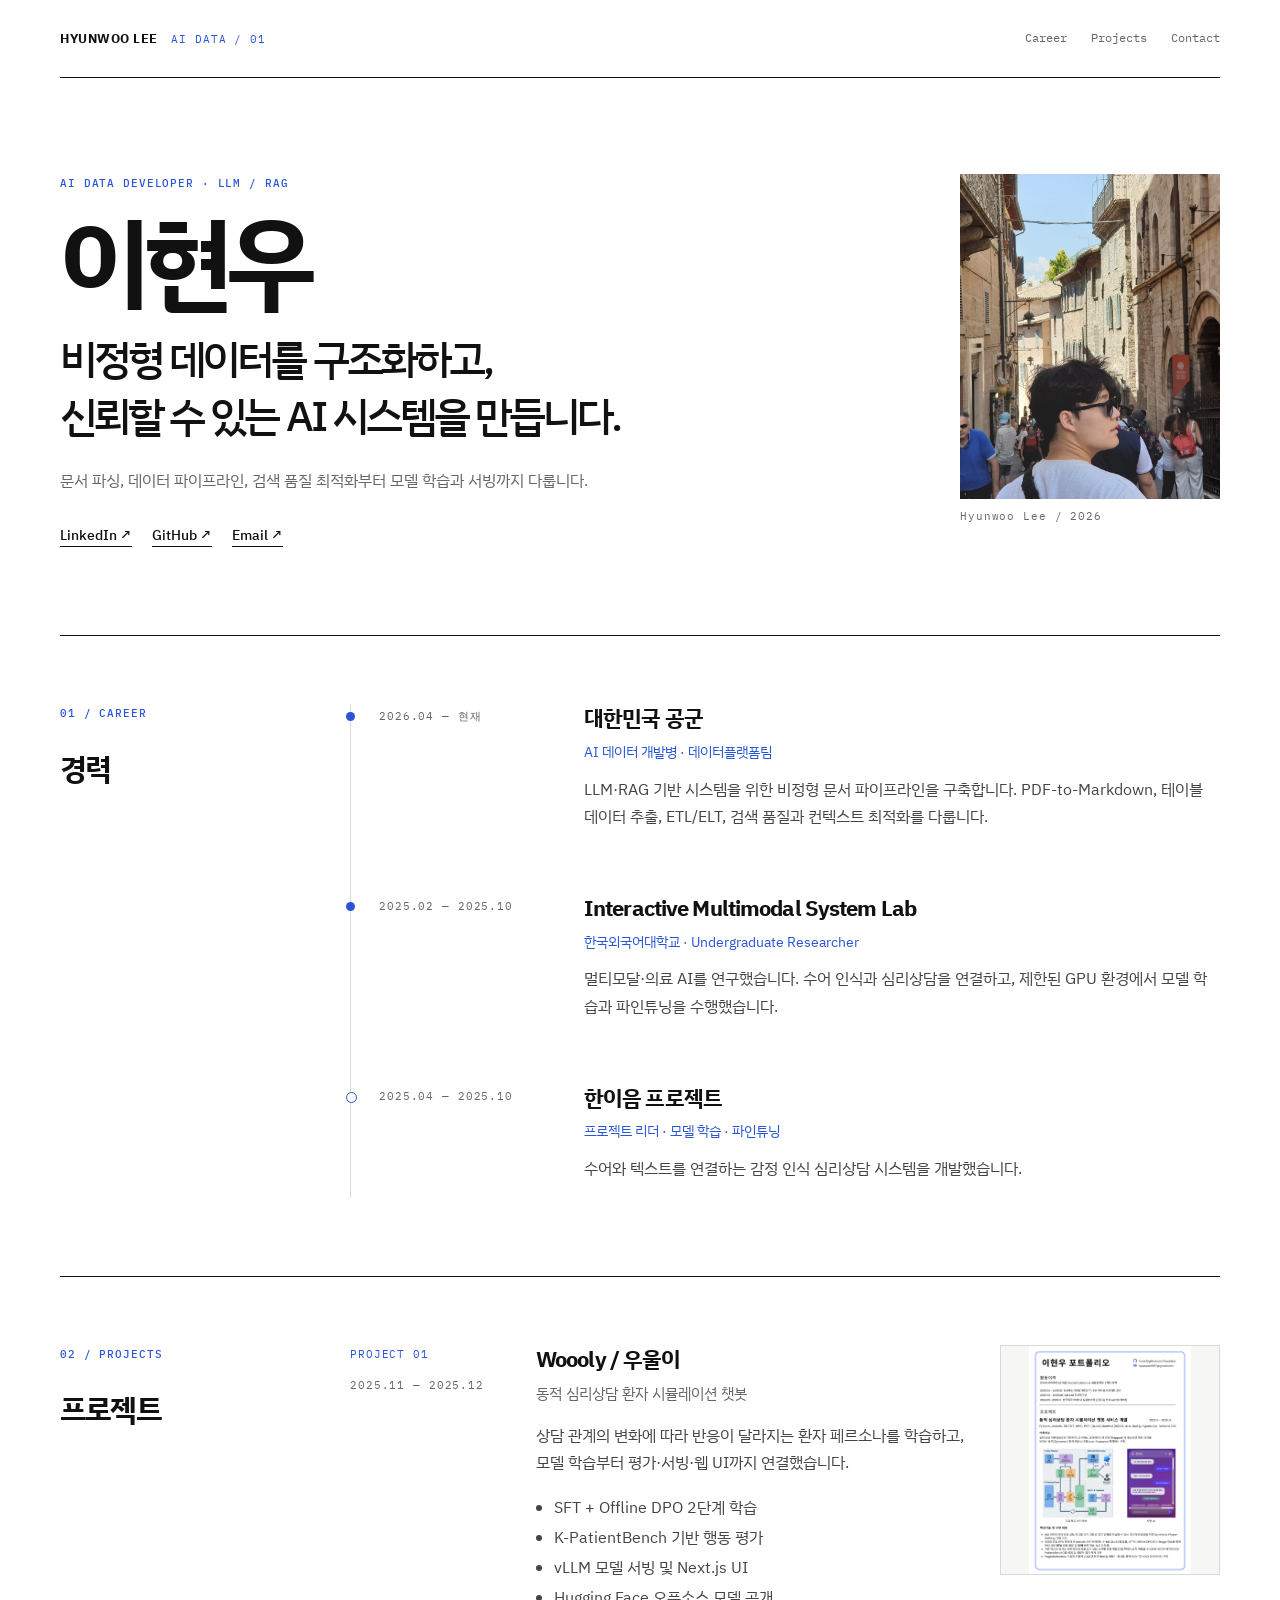
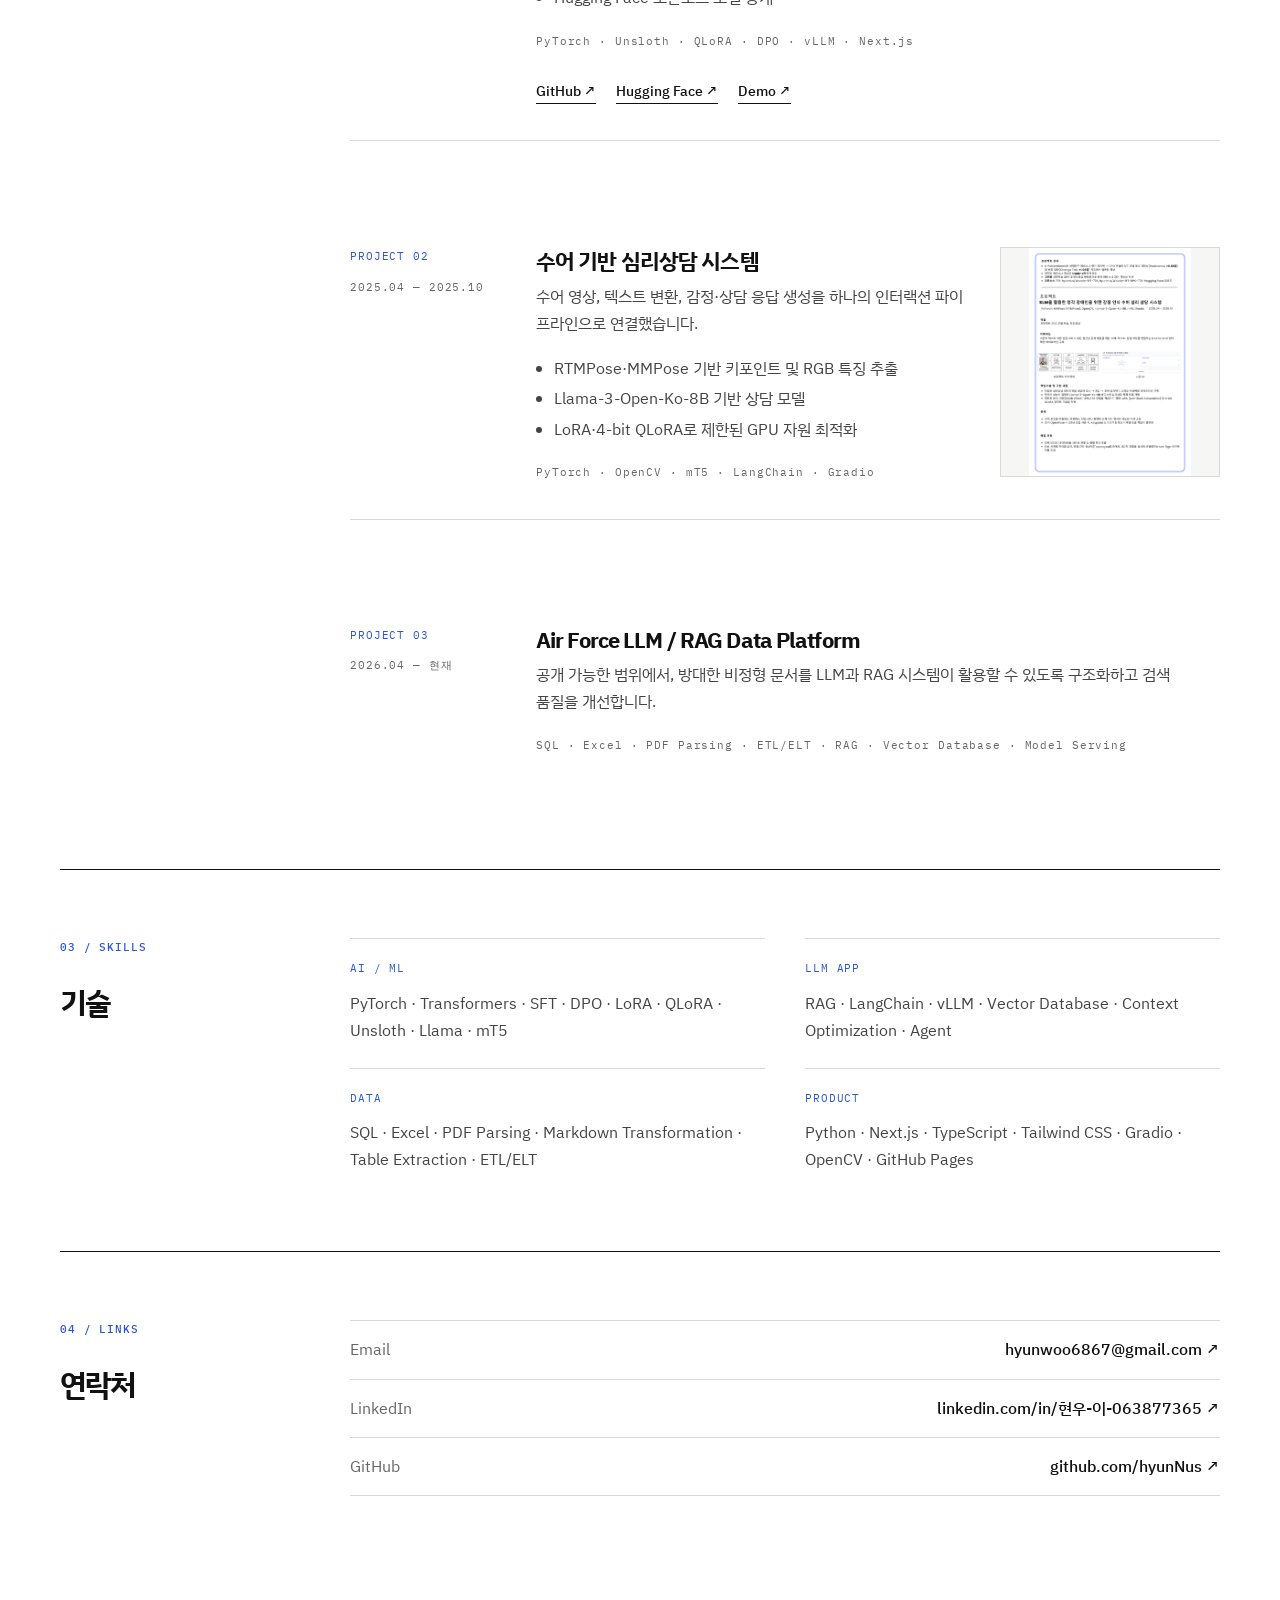
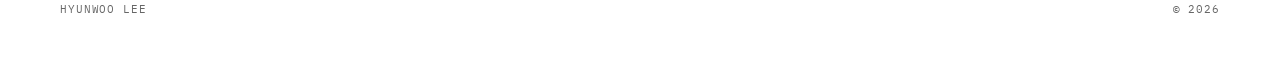
==== index.html @ b8f0e20b "Build minimal AI data developer portfolio" ====
<!doctype html>
<html lang="ko">
  <head>
    <meta charset="UTF-8" />
    <meta name="viewport" content="width=device-width, initial-scale=1.0" />
    <meta name="description" content="이현우 — AI 데이터 개발자 포트폴리오" />
    <meta property="og:title" content="이현우 — AI Data Developer" />
    <meta property="og:description" content="LLM/RAG 시스템을 위한 데이터 파이프라인과 AI 애플리케이션을 만듭니다." />
    <meta property="og:type" content="website" />
    <title>이현우 — AI Data Developer</title>
    <link rel="stylesheet" href="./styles.css" />
  </head>
  <body>
    <header class="site-header">
      <a class="wordmark" href="#top" aria-label="홈으로 이동">HYUNWOO LEE <span>AI DATA / 01</span></a>
      <nav aria-label="주요 메뉴">
        <a href="#career">Career</a>
        <a href="#projects">Projects</a>
        <a href="#contact">Contact</a>
      </nav>
    </header>

    <main id="top">
      <section class="hero section-rule" aria-labelledby="intro-title">
        <div class="hero-copy">
          <p class="eyebrow">AI DATA DEVELOPER · LLM / RAG</p>
          <h1 id="intro-title">이현우</h1>
          <p class="lede">비정형 데이터를 구조화하고,<br />신뢰할 수 있는 AI 시스템을 만듭니다.</p>
          <p class="intro">문서 파싱, 데이터 파이프라인, 검색 품질 최적화부터 모델 학습과 서빙까지 다룹니다.</p>
          <div class="link-row" aria-label="외부 링크">
            <a class="text-link" href="https://www.linkedin.com/in/%ED%98%84%EC%9A%B0-%EC%9D%B4-063877365" target="_blank" rel="noreferrer">LinkedIn ↗</a>
            <a class="text-link" href="https://github.com/hyunNus" target="_blank" rel="noreferrer">GitHub ↗</a>
            <a class="text-link" href="mailto:hyunwoo6867@gmail.com">Email ↗</a>
          </div>
        </div>
        <figure class="profile-frame">
          <img src="./assets/profile.jpeg" alt="이현우 프로필 사진" />
          <figcaption>Hyunwoo Lee / 2026</figcaption>
        </figure>
      </section>

      <section class="section-rule section" id="career" aria-labelledby="career-title">
        <div class="section-heading">
          <p class="eyebrow">01 / CAREER</p>
          <h2 id="career-title">경력</h2>
        </div>
        <div class="timeline">
          <article class="timeline-item">
            <p class="date">2026.04 — 현재</p>
            <div>
              <h3>대한민국 공군</h3>
              <p class="role">AI 데이터 개발병 · 데이터플랫폼팀</p>
              <p>LLM·RAG 기반 시스템을 위한 비정형 문서 파이프라인을 구축합니다. PDF-to-Markdown, 테이블 데이터 추출, ETL/ELT, 검색 품질과 컨텍스트 최적화를 다룹니다.</p>
            </div>
          </article>
          <article class="timeline-item">
            <p class="date">2025.02 — 2025.10</p>
            <div>
              <h3>Interactive Multimodal System Lab</h3>
              <p class="role">한국외국어대학교 · Undergraduate Researcher</p>
              <p>멀티모달·의료 AI를 연구했습니다. 수어 인식과 심리상담을 연결하고, 제한된 GPU 환경에서 모델 학습과 파인튜닝을 수행했습니다.</p>
            </div>
          </article>
          <article class="timeline-item secondary">
            <p class="date">2025.04 — 2025.10</p>
            <div>
              <h3>한이음 프로젝트</h3>
              <p class="role">프로젝트 리더 · 모델 학습 · 파인튜닝</p>
              <p>수어와 텍스트를 연결하는 감정 인식 심리상담 시스템을 개발했습니다.</p>
            </div>
          </article>
        </div>
      </section>

      <section class="section-rule section" id="projects" aria-labelledby="projects-title">
        <div class="section-heading">
          <p class="eyebrow">02 / PROJECTS</p>
          <h2 id="projects-title">프로젝트</h2>
        </div>

        <article class="project project-featured">
          <div class="project-meta">
            <p class="project-index">PROJECT 01</p>
            <p class="date">2025.11 — 2025.12</p>
          </div>
          <div class="project-body">
            <h3>Woooly / 우울이</h3>
            <p class="project-title">동적 심리상담 환자 시뮬레이션 챗봇</p>
            <p>상담 관계의 변화에 따라 반응이 달라지는 환자 페르소나를 학습하고, 모델 학습부터 평가·서빙·웹 UI까지 연결했습니다.</p>
            <ul class="compact-list">
              <li>SFT + Offline DPO 2단계 학습</li>
              <li>K-PatientBench 기반 행동 평가</li>
              <li>vLLM 모델 서빙 및 Next.js UI</li>
              <li>Hugging Face 오픈소스 모델 공개</li>
            </ul>
            <p class="tags">PyTorch · Unsloth · QLoRA · DPO · vLLM · Next.js</p>
            <div class="link-row">
              <a class="text-link" href="https://github.com/hyunNus/Woooly" target="_blank" rel="noreferrer">GitHub ↗</a>
              <a class="text-link" href="https://huggingface.co/hyunNus/Woooly-SFT-DPO-70B" target="_blank" rel="noreferrer">Hugging Face ↗</a>
              <a class="text-link" href="https://youtu.be/SM93h0spbR4" target="_blank" rel="noreferrer">Demo ↗</a>
            </div>
          </div>
          <img class="project-image" src="./assets/woooly-overview.png" alt="Woooly 프로젝트 아키텍처와 상담 UI" loading="lazy" />
        </article>

        <article class="project">
          <div class="project-meta">
            <p class="project-index">PROJECT 02</p>
            <p class="date">2025.04 — 2025.10</p>
          </div>
          <div class="project-body">
            <h3>수어 기반 심리상담 시스템</h3>
            <p>수어 영상, 텍스트 변환, 감정·상담 응답 생성을 하나의 인터랙션 파이프라인으로 연결했습니다.</p>
            <ul class="compact-list">
              <li>RTMPose·MMPose 기반 키포인트 및 RGB 특징 추출</li>
              <li>Llama-3-Open-Ko-8B 기반 상담 모델</li>
              <li>LoRA·4-bit QLoRA로 제한된 GPU 자원 최적화</li>
            </ul>
            <p class="tags">PyTorch · OpenCV · mT5 · LangChain · Gradio</p>
          </div>
          <img class="project-image" src="./assets/sign-language-overview.png" alt="수어 기반 심리상담 시스템 아키텍처와 시연 화면" loading="lazy" />
        </article>

        <article class="project project-simple">
          <div class="project-meta">
            <p class="project-index">PROJECT 03</p>
            <p class="date">2026.04 — 현재</p>
          </div>
          <div class="project-body">
            <h3>Air Force LLM / RAG Data Platform</h3>
            <p>공개 가능한 범위에서, 방대한 비정형 문서를 LLM과 RAG 시스템이 활용할 수 있도록 구조화하고 검색 품질을 개선합니다.</p>
            <p class="tags">SQL · Excel · PDF Parsing · ETL/ELT · RAG · Vector Database · Model Serving</p>
          </div>
        </article>
      </section>

      <section class="section-rule section skills-section" aria-labelledby="skills-title">
        <div class="section-heading">
          <p class="eyebrow">03 / SKILLS</p>
          <h2 id="skills-title">기술</h2>
        </div>
        <div class="skills-list">
          <div><span>AI / ML</span><p>PyTorch · Transformers · SFT · DPO · LoRA · QLoRA · Unsloth · Llama · mT5</p></div>
          <div><span>LLM APP</span><p>RAG · LangChain · vLLM · Vector Database · Context Optimization · Agent</p></div>
          <div><span>DATA</span><p>SQL · Excel · PDF Parsing · Markdown Transformation · Table Extraction · ETL/ELT</p></div>
          <div><span>PRODUCT</span><p>Python · Next.js · TypeScript · Tailwind CSS · Gradio · OpenCV · GitHub Pages</p></div>
        </div>
      </section>

      <section class="section-rule section contact-section" id="contact" aria-labelledby="contact-title">
        <div class="section-heading">
          <p class="eyebrow">04 / LINKS</p>
          <h2 id="contact-title">연락처</h2>
        </div>
        <div class="contact-list">
          <a href="mailto:hyunwoo6867@gmail.com"><span>Email</span><strong>hyunwoo6867@gmail.com ↗</strong></a>
          <a href="https://www.linkedin.com/in/%ED%98%84%EC%9A%B0-%EC%9D%B4-063877365" target="_blank" rel="noreferrer"><span>LinkedIn</span><strong>linkedin.com/in/현우-이-063877365 ↗</strong></a>
          <a href="https://github.com/hyunNus" target="_blank" rel="noreferrer"><span>GitHub</span><strong>github.com/hyunNus ↗</strong></a>
        </div>
      </section>
    </main>

    <footer class="site-footer">
      <span>HYUNWOO LEE</span>
      <span>© <span id="year"></span></span>
    </footer>
    <script src="./script.js"></script>
  </body>
</html>
---- styles.css ----
@import url('https://fonts.googleapis.com/css2?family=IBM+Plex+Mono:wght@400;500&family=IBM+Plex+Sans+KR:wght@400;500;600;700&display=swap');

:root {
  --ink: #111111;
  --muted: #666666;
  --line: #d9d9d9;
  --soft: #f6f6f4;
  --accent: #2855d9;
  --max: 1160px;
}

* { box-sizing: border-box; }
html { scroll-behavior: smooth; }
body {
  margin: 0;
  color: var(--ink);
  background: #fff;
  font-family: 'IBM Plex Sans KR', 'Noto Sans KR', Arial, sans-serif;
  font-size: 16px;
  line-height: 1.7;
  -webkit-font-smoothing: antialiased;
}
a { color: inherit; text-decoration: none; }
a:hover { color: var(--accent); }

.site-header,
.site-footer,
main { width: min(calc(100% - 48px), var(--max)); margin-inline: auto; }
.site-header {
  display: flex;
  align-items: center;
  justify-content: space-between;
  min-height: 78px;
  border-bottom: 1px solid var(--ink);
}
.wordmark { font-size: 13px; font-weight: 700; letter-spacing: .04em; }
.wordmark span,
.eyebrow,
.project-index,
.date,
figcaption,
.tags,
.skills-list span {
  font-family: 'IBM Plex Mono', monospace;
  font-size: 11px;
  letter-spacing: .08em;
}
.wordmark span { color: var(--accent); margin-left: 10px; font-weight: 400; }
nav { display: flex; gap: 24px; font-family: 'IBM Plex Mono', monospace; font-size: 12px; }
nav a { color: var(--muted); }
nav a:hover { color: var(--ink); }

.section-rule { border-top: 1px solid var(--ink); }
.hero { display: grid; grid-template-columns: minmax(0, 1fr) 260px; gap: 80px; padding: 96px 0 88px; border-top: 0; }
.eyebrow { margin: 0 0 20px; color: var(--accent); font-weight: 500; }
h1, h2, h3, p { margin-top: 0; }
h1 { margin-bottom: 20px; font-size: clamp(54px, 8vw, 104px); line-height: .95; letter-spacing: -.08em; font-weight: 700; }
h2 { margin: 0; font-size: 30px; letter-spacing: -.06em; }
h3 { margin-bottom: 7px; font-size: 22px; line-height: 1.3; letter-spacing: -.04em; }
.lede { margin-bottom: 24px; font-size: clamp(25px, 3.3vw, 42px); line-height: 1.35; letter-spacing: -.07em; font-weight: 500; }
.intro { max-width: 550px; color: var(--muted); }
.link-row { display: flex; flex-wrap: wrap; gap: 20px; margin-top: 28px; }
.text-link { display: inline-block; border-bottom: 1px solid currentColor; color: var(--ink); font-size: 14px; font-weight: 500; }
.text-link:hover { color: var(--accent); }
.profile-frame { margin: 0; }
.profile-frame img { display: block; width: 100%; aspect-ratio: 4 / 5; object-fit: cover; filter: grayscale(8%); }
figcaption { margin-top: 8px; color: var(--muted); }

.section { display: grid; grid-template-columns: 220px minmax(0, 1fr); gap: 70px; padding: 68px 0 78px; }
.section > .project, .section > .skills-list, .section > .contact-list { grid-column: 2; }
.section-heading h2 { margin-top: 4px; }
.timeline { border-left: 1px solid var(--line); }
.timeline-item { display: grid; grid-template-columns: 175px minmax(0, 1fr); gap: 30px; position: relative; padding: 0 0 48px 28px; }
.timeline-item:last-child { padding-bottom: 0; }
.timeline-item::before { content: ''; position: absolute; top: 8px; left: -5px; width: 9px; height: 9px; border-radius: 50%; background: var(--accent); }
.timeline-item.secondary::before { background: #fff; border: 1px solid var(--accent); }
.date { margin: 3px 0 0; color: var(--muted); white-space: nowrap; }
.role { margin-bottom: 12px; color: var(--accent); font-size: 14px; }
.timeline-item p:last-child,
.project-body > p:not(.project-title):not(.tags) { max-width: 650px; color: #444; }

.project { display: grid; grid-template-columns: 150px minmax(0, 1fr) 220px; gap: 36px; padding: 36px 0; border-bottom: 1px solid var(--line); }
.project:first-of-type { padding-top: 0; }
.project:last-child { border-bottom: 0; }
.project-meta, .project-body, .project-image { min-width: 0; }
.project-meta .date { margin-top: 12px; white-space: normal; }
.project-index { margin-bottom: 0; color: var(--accent); }
.project-title { margin-bottom: 15px; color: var(--muted); font-size: 15px; }
.compact-list { margin: 18px 0 20px; padding-left: 18px; color: #444; }
.compact-list li { margin: 3px 0; }
.tags { margin: 20px 0 0; color: var(--muted); line-height: 1.8; overflow-wrap: anywhere; }
.project-image { align-self: start; width: 100%; height: 230px; object-fit: contain; object-position: top; background: var(--soft); border: 1px solid var(--line); }
.project-featured .project-image { height: 230px; }
.project-simple { grid-template-columns: 150px minmax(0, 1fr); }

.skills-list { display: grid; grid-template-columns: 1fr 1fr; gap: 24px 40px; }
.skills-list div { border-top: 1px solid var(--line); padding-top: 14px; }
.skills-list span { color: var(--accent); }
.skills-list p { margin: 9px 0 0; color: #444; }
.contact-list { border-top: 1px solid var(--line); }
.contact-list a { display: flex; justify-content: space-between; gap: 20px; padding: 15px 0; border-bottom: 1px solid var(--line); }
.contact-list span { color: var(--muted); }
.contact-list strong { font-weight: 500; text-align: right; }
.site-footer { display: flex; justify-content: space-between; padding: 26px 0 40px; color: var(--muted); font-family: 'IBM Plex Mono', monospace; font-size: 11px; letter-spacing: .08em; }

@media (max-width: 760px) {
  .site-header, .site-footer, main { width: min(calc(100% - 32px), var(--max)); }
  .site-header { min-height: 66px; }
  .wordmark span { display: none; }
  nav { gap: 13px; font-size: 10px; }
  .hero { grid-template-columns: 1fr; gap: 34px; padding: 62px 0 58px; }
  .profile-frame { width: min(100%, 260px); }
  h1 { font-size: 68px; }
  .lede { font-size: 28px; }
  .section { grid-template-columns: 1fr; gap: 34px; padding: 50px 0 58px; }
  .section > .project, .section > .skills-list, .section > .contact-list { grid-column: 1; }
  h2 { font-size: 26px; }
  .timeline-item { grid-template-columns: 1fr; gap: 4px; padding-left: 22px; }
  .date { white-space: normal; }
  .project, .project-simple { grid-template-columns: 1fr; gap: 20px; }
  .project-meta .date { margin-top: 5px; }
  .project-image, .project-featured .project-image { grid-row: auto; height: auto; max-height: 260px; object-fit: contain; }
  .skills-list { grid-template-columns: 1fr; gap: 18px; }
  .contact-list a { display: block; }
  .contact-list strong { display: block; margin-top: 4px; text-align: left; overflow-wrap: anywhere; }
}

@media (prefers-reduced-motion: reduce) {
  html { scroll-behavior: auto; }
}
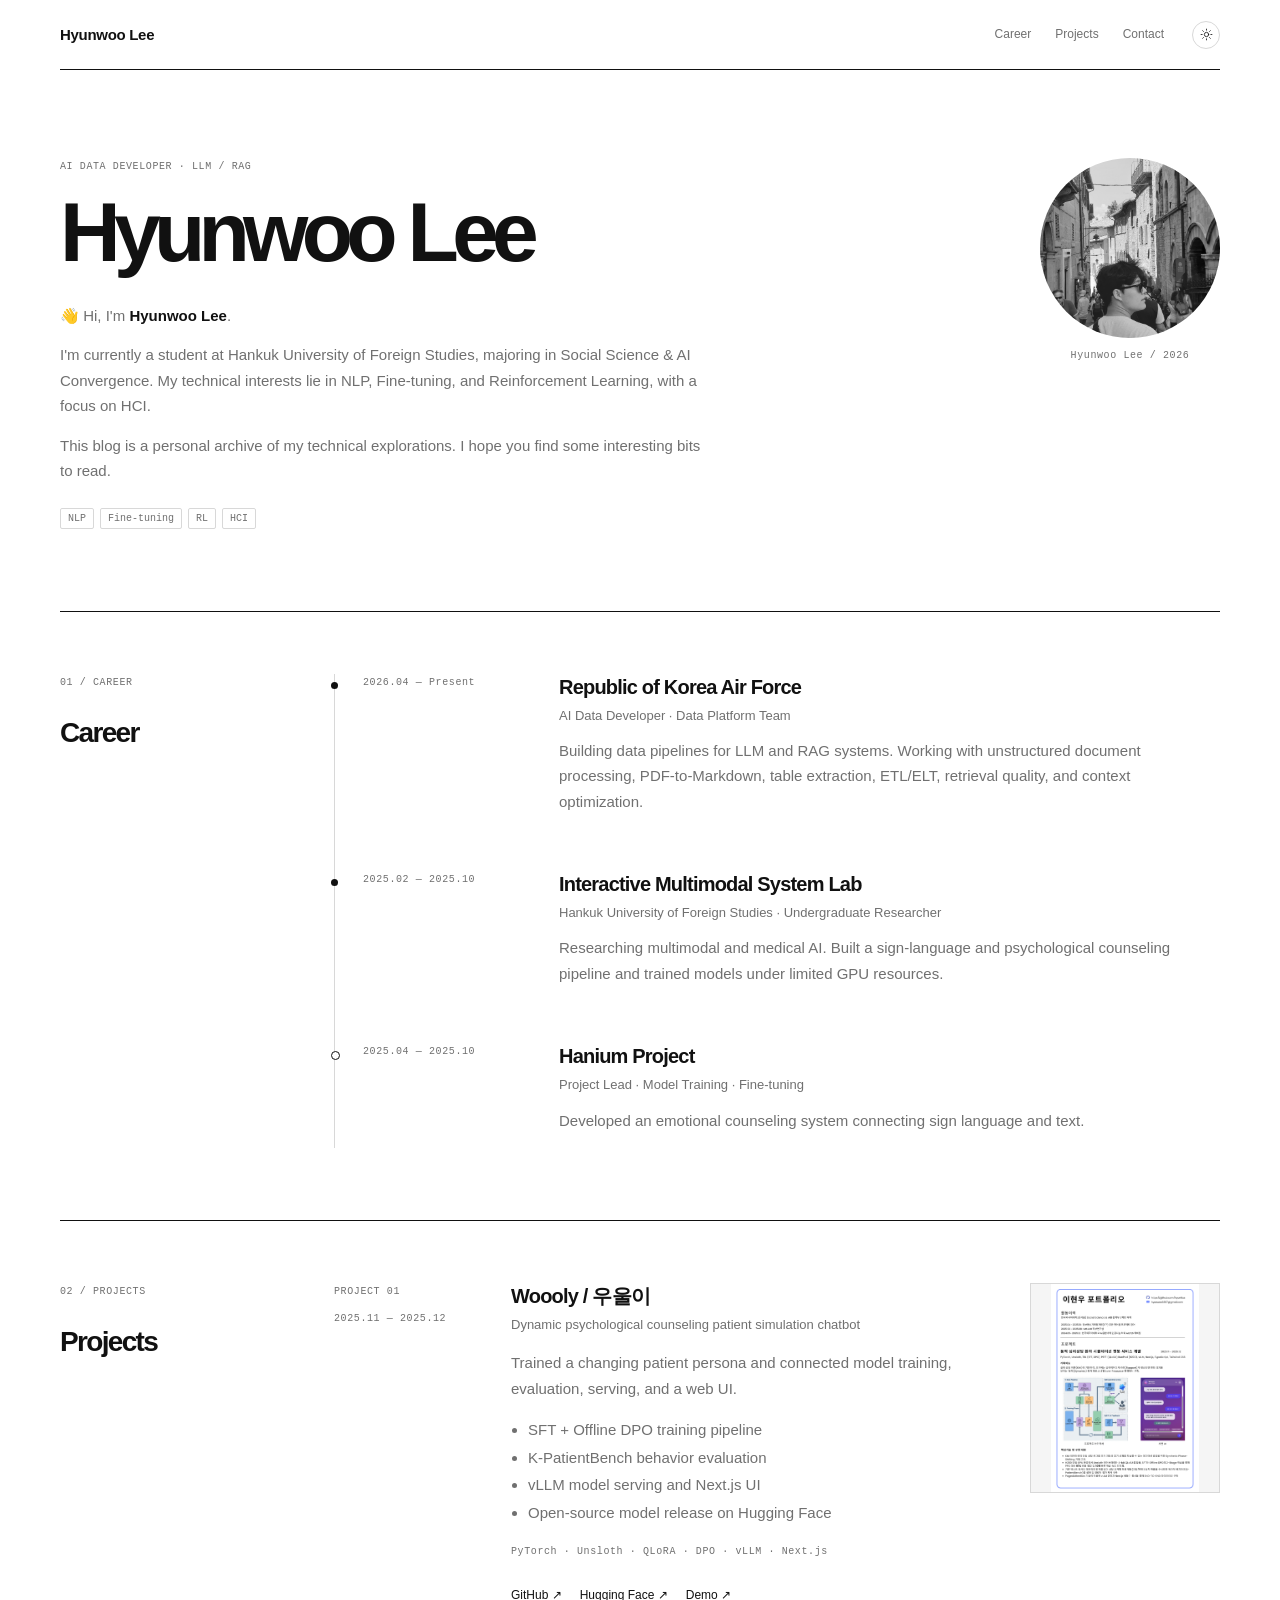
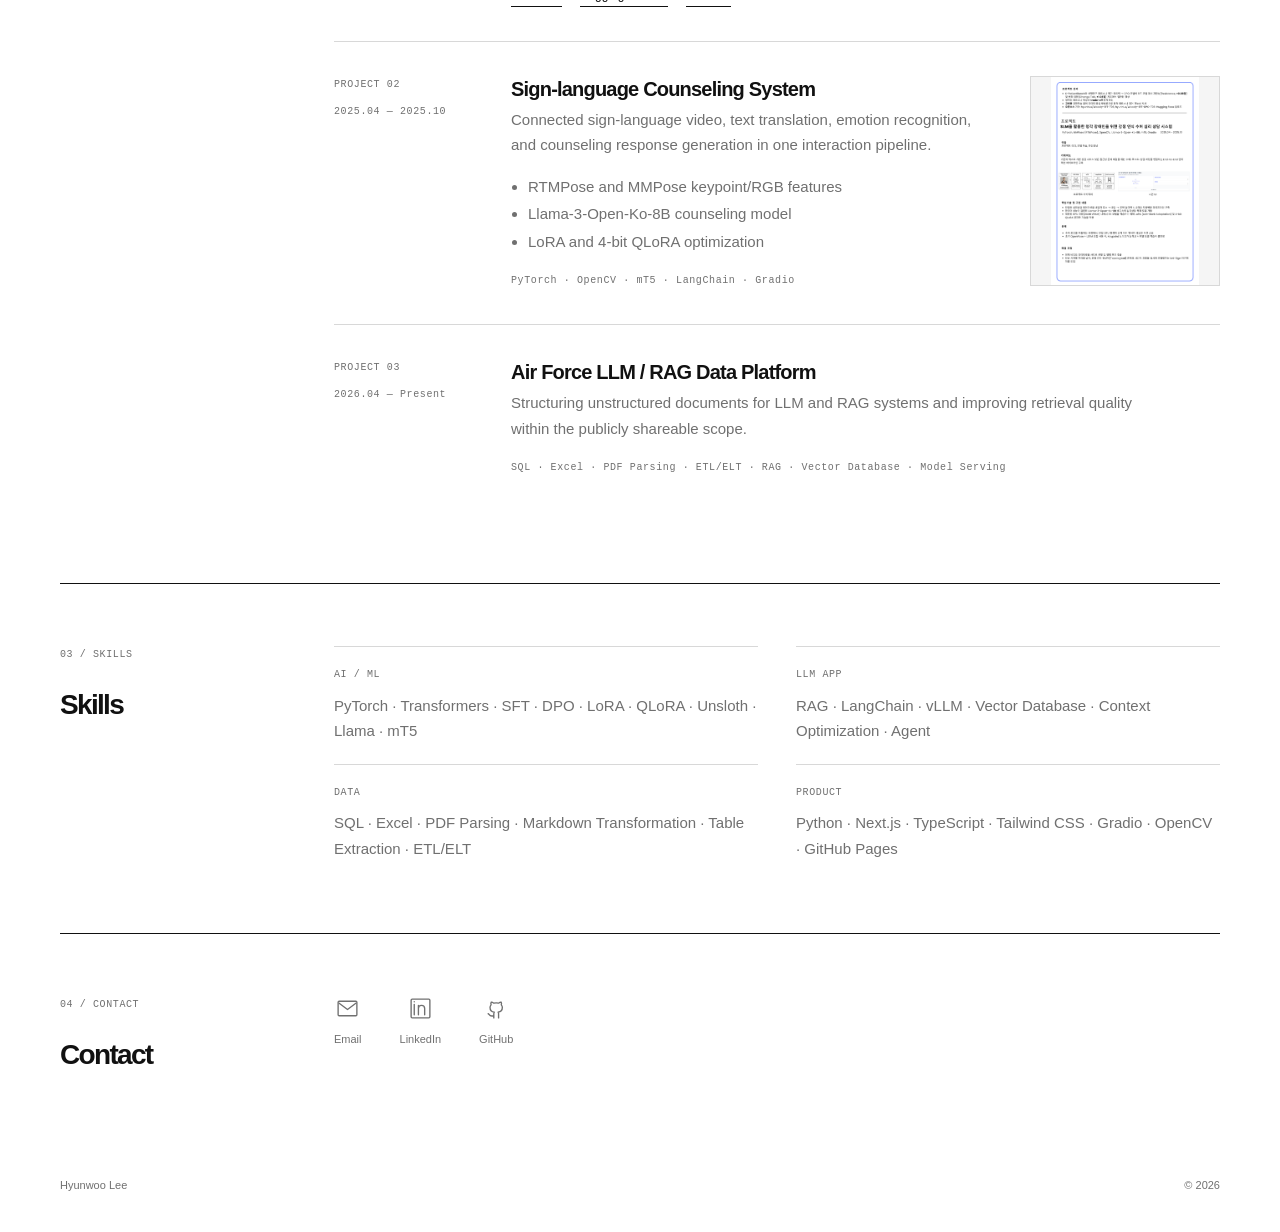
==== commit 0d957910: "Refine portfolio with minimal theme switcher" ====
--- a/index.html
+++ b/index.html
@@ -1,169 +1,103 @@
 <!doctype html>
-<html lang="ko">
+<html lang="en">
   <head>
     <meta charset="UTF-8" />
     <meta name="viewport" content="width=device-width, initial-scale=1.0" />
-    <meta name="description" content="이현우 — AI 데이터 개발자 포트폴리오" />
-    <meta property="og:title" content="이현우 — AI Data Developer" />
-    <meta property="og:description" content="LLM/RAG 시스템을 위한 데이터 파이프라인과 AI 애플리케이션을 만듭니다." />
+    <meta name="description" content="Hyunwoo Lee — AI Data Developer" />
+    <meta property="og:title" content="Hyunwoo Lee — AI Data Developer" />
+    <meta property="og:description" content="Personal archive and portfolio of Hyunwoo Lee." />
     <meta property="og:type" content="website" />
-    <title>이현우 — AI Data Developer</title>
+    <title>Hyunwoo Lee — AI Data Developer</title>
     <link rel="stylesheet" href="./styles.css" />
   </head>
   <body>
     <header class="site-header">
-      <a class="wordmark" href="#top" aria-label="홈으로 이동">HYUNWOO LEE <span>AI DATA / 01</span></a>
-      <nav aria-label="주요 메뉴">
+      <a class="wordmark" href="#top" aria-label="Home">Hyunwoo Lee</a>
+      <nav aria-label="Main navigation">
         <a href="#career">Career</a>
         <a href="#projects">Projects</a>
         <a href="#contact">Contact</a>
+        <button class="theme-toggle" id="theme-toggle" type="button" aria-label="Switch to dark mode" title="Switch theme">
+          <svg class="theme-icon sun-icon" viewBox="0 0 24 24" aria-hidden="true"><circle cx="12" cy="12" r="4"></circle><path d="M12 2v2M12 20v2M4.93 4.93l1.41 1.41M17.66 17.66l1.41 1.41M2 12h2M20 12h2M4.93 19.07l1.41-1.41M17.66 6.34l1.41-1.41"></path></svg>
+          <svg class="theme-icon moon-icon" viewBox="0 0 24 24" aria-hidden="true"><path d="M20.2 15.2A8.5 8.5 0 0 1 8.8 3.8 8.5 8.5 0 1 0 20.2 15.2Z"></path></svg>
+        </button>
       </nav>
     </header>
 
     <main id="top">
-      <section class="hero section-rule" aria-labelledby="intro-title">
-        <div class="hero-copy">
+      <section class="intro-section section-rule" aria-labelledby="intro-title">
+        <div class="intro-copy">
           <p class="eyebrow">AI DATA DEVELOPER · LLM / RAG</p>
-          <h1 id="intro-title">이현우</h1>
-          <p class="lede">비정형 데이터를 구조화하고,<br />신뢰할 수 있는 AI 시스템을 만듭니다.</p>
-          <p class="intro">문서 파싱, 데이터 파이프라인, 검색 품질 최적화부터 모델 학습과 서빙까지 다룹니다.</p>
-          <div class="link-row" aria-label="외부 링크">
-            <a class="text-link" href="https://www.linkedin.com/in/%ED%98%84%EC%9A%B0-%EC%9D%B4-063877365" target="_blank" rel="noreferrer">LinkedIn ↗</a>
-            <a class="text-link" href="https://github.com/hyunNus" target="_blank" rel="noreferrer">GitHub ↗</a>
-            <a class="text-link" href="mailto:hyunwoo6867@gmail.com">Email ↗</a>
+          <h1 id="intro-title">Hyunwoo Lee</h1>
+          <div class="intro-text">
+            <p>👋 Hi, I'm <strong>Hyunwoo Lee</strong>.</p>
+            <p>I'm currently a student at Hankuk University of Foreign Studies, majoring in Social Science &amp; AI Convergence. My technical interests lie in NLP, Fine-tuning, and Reinforcement Learning, with a focus on HCI.</p>
+            <p>This blog is a personal archive of my technical explorations. I hope you find some interesting bits to read.</p>
+          </div>
+          <div class="topic-list" aria-label="Topics">
+            <span>NLP</span><span>Fine-tuning</span><span>RL</span><span>HCI</span>
           </div>
         </div>
         <figure class="profile-frame">
-          <img src="./assets/profile.jpeg" alt="이현우 프로필 사진" />
+          <img src="./assets/profile.jpeg" alt="Hyunwoo Lee" />
           <figcaption>Hyunwoo Lee / 2026</figcaption>
         </figure>
       </section>
 
-      <section class="section-rule section" id="career" aria-labelledby="career-title">
-        <div class="section-heading">
-          <p class="eyebrow">01 / CAREER</p>
-          <h2 id="career-title">경력</h2>
-        </div>
+      <section class="section-rule content-section" id="career" aria-labelledby="career-title">
+        <div class="section-heading"><p class="eyebrow">01 / CAREER</p><h2 id="career-title">Career</h2></div>
         <div class="timeline">
           <article class="timeline-item">
-            <p class="date">2026.04 — 현재</p>
-            <div>
-              <h3>대한민국 공군</h3>
-              <p class="role">AI 데이터 개발병 · 데이터플랫폼팀</p>
-              <p>LLM·RAG 기반 시스템을 위한 비정형 문서 파이프라인을 구축합니다. PDF-to-Markdown, 테이블 데이터 추출, ETL/ELT, 검색 품질과 컨텍스트 최적화를 다룹니다.</p>
-            </div>
+            <p class="date">2026.04 — Present</p>
+            <div><h3>Republic of Korea Air Force</h3><p class="role">AI Data Developer · Data Platform Team</p><p>Building data pipelines for LLM and RAG systems. Working with unstructured document processing, PDF-to-Markdown, table extraction, ETL/ELT, retrieval quality, and context optimization.</p></div>
           </article>
           <article class="timeline-item">
             <p class="date">2025.02 — 2025.10</p>
-            <div>
-              <h3>Interactive Multimodal System Lab</h3>
-              <p class="role">한국외국어대학교 · Undergraduate Researcher</p>
-              <p>멀티모달·의료 AI를 연구했습니다. 수어 인식과 심리상담을 연결하고, 제한된 GPU 환경에서 모델 학습과 파인튜닝을 수행했습니다.</p>
-            </div>
+            <div><h3>Interactive Multimodal System Lab</h3><p class="role">Hankuk University of Foreign Studies · Undergraduate Researcher</p><p>Researching multimodal and medical AI. Built a sign-language and psychological counseling pipeline and trained models under limited GPU resources.</p></div>
           </article>
           <article class="timeline-item secondary">
             <p class="date">2025.04 — 2025.10</p>
-            <div>
-              <h3>한이음 프로젝트</h3>
-              <p class="role">프로젝트 리더 · 모델 학습 · 파인튜닝</p>
-              <p>수어와 텍스트를 연결하는 감정 인식 심리상담 시스템을 개발했습니다.</p>
-            </div>
+            <div><h3>Hanium Project</h3><p class="role">Project Lead · Model Training · Fine-tuning</p><p>Developed an emotional counseling system connecting sign language and text.</p></div>
           </article>
         </div>
       </section>
 
-      <section class="section-rule section" id="projects" aria-labelledby="projects-title">
-        <div class="section-heading">
-          <p class="eyebrow">02 / PROJECTS</p>
-          <h2 id="projects-title">프로젝트</h2>
-        </div>
-
-        <article class="project project-featured">
-          <div class="project-meta">
-            <p class="project-index">PROJECT 01</p>
-            <p class="date">2025.11 — 2025.12</p>
-          </div>
-          <div class="project-body">
-            <h3>Woooly / 우울이</h3>
-            <p class="project-title">동적 심리상담 환자 시뮬레이션 챗봇</p>
-            <p>상담 관계의 변화에 따라 반응이 달라지는 환자 페르소나를 학습하고, 모델 학습부터 평가·서빙·웹 UI까지 연결했습니다.</p>
-            <ul class="compact-list">
-              <li>SFT + Offline DPO 2단계 학습</li>
-              <li>K-PatientBench 기반 행동 평가</li>
-              <li>vLLM 모델 서빙 및 Next.js UI</li>
-              <li>Hugging Face 오픈소스 모델 공개</li>
-            </ul>
-            <p class="tags">PyTorch · Unsloth · QLoRA · DPO · vLLM · Next.js</p>
-            <div class="link-row">
-              <a class="text-link" href="https://github.com/hyunNus/Woooly" target="_blank" rel="noreferrer">GitHub ↗</a>
-              <a class="text-link" href="https://huggingface.co/hyunNus/Woooly-SFT-DPO-70B" target="_blank" rel="noreferrer">Hugging Face ↗</a>
-              <a class="text-link" href="https://youtu.be/SM93h0spbR4" target="_blank" rel="noreferrer">Demo ↗</a>
-            </div>
-          </div>
-          <img class="project-image" src="./assets/woooly-overview.png" alt="Woooly 프로젝트 아키텍처와 상담 UI" loading="lazy" />
-        </article>
-
-        <article class="project">
-          <div class="project-meta">
-            <p class="project-index">PROJECT 02</p>
-            <p class="date">2025.04 — 2025.10</p>
-          </div>
-          <div class="project-body">
-            <h3>수어 기반 심리상담 시스템</h3>
-            <p>수어 영상, 텍스트 변환, 감정·상담 응답 생성을 하나의 인터랙션 파이프라인으로 연결했습니다.</p>
-            <ul class="compact-list">
-              <li>RTMPose·MMPose 기반 키포인트 및 RGB 특징 추출</li>
-              <li>Llama-3-Open-Ko-8B 기반 상담 모델</li>
-              <li>LoRA·4-bit QLoRA로 제한된 GPU 자원 최적화</li>
-            </ul>
-            <p class="tags">PyTorch · OpenCV · mT5 · LangChain · Gradio</p>
-          </div>
-          <img class="project-image" src="./assets/sign-language-overview.png" alt="수어 기반 심리상담 시스템 아키텍처와 시연 화면" loading="lazy" />
-        </article>
-
-        <article class="project project-simple">
-          <div class="project-meta">
-            <p class="project-index">PROJECT 03</p>
-            <p class="date">2026.04 — 현재</p>
-          </div>
-          <div class="project-body">
-            <h3>Air Force LLM / RAG Data Platform</h3>
-            <p>공개 가능한 범위에서, 방대한 비정형 문서를 LLM과 RAG 시스템이 활용할 수 있도록 구조화하고 검색 품질을 개선합니다.</p>
-            <p class="tags">SQL · Excel · PDF Parsing · ETL/ELT · RAG · Vector Database · Model Serving</p>
-          </div>
-        </article>
-      </section>
-
-      <section class="section-rule section skills-section" aria-labelledby="skills-title">
-        <div class="section-heading">
-          <p class="eyebrow">03 / SKILLS</p>
-          <h2 id="skills-title">기술</h2>
-        </div>
-        <div class="skills-list">
-          <div><span>AI / ML</span><p>PyTorch · Transformers · SFT · DPO · LoRA · QLoRA · Unsloth · Llama · mT5</p></div>
-          <div><span>LLM APP</span><p>RAG · LangChain · vLLM · Vector Database · Context Optimization · Agent</p></div>
-          <div><span>DATA</span><p>SQL · Excel · PDF Parsing · Markdown Transformation · Table Extraction · ETL/ELT</p></div>
-          <div><span>PRODUCT</span><p>Python · Next.js · TypeScript · Tailwind CSS · Gradio · OpenCV · GitHub Pages</p></div>
+      <section class="section-rule content-section" id="projects" aria-labelledby="projects-title">
+        <div class="section-heading"><p class="eyebrow">02 / PROJECTS</p><h2 id="projects-title">Projects</h2></div>
+        <div class="project-list">
+          <article class="project project-featured">
+            <div class="project-meta"><p class="project-index">PROJECT 01</p><p class="date">2025.11 — 2025.12</p></div>
+            <div class="project-body"><h3>Woooly / 우울이</h3><p class="project-title">Dynamic psychological counseling patient simulation chatbot</p><p>Trained a changing patient persona and connected model training, evaluation, serving, and a web UI.</p><ul class="compact-list"><li>SFT + Offline DPO training pipeline</li><li>K-PatientBench behavior evaluation</li><li>vLLM model serving and Next.js UI</li><li>Open-source model release on Hugging Face</li></ul><p class="tags">PyTorch · Unsloth · QLoRA · DPO · vLLM · Next.js</p><div class="link-row"><a class="text-link" href="https://github.com/hyunNus/Woooly" target="_blank" rel="noreferrer">GitHub ↗</a><a class="text-link" href="https://huggingface.co/hyunNus/Woooly-SFT-DPO-70B" target="_blank" rel="noreferrer">Hugging Face ↗</a><a class="text-link" href="https://youtu.be/SM93h0spbR4" target="_blank" rel="noreferrer">Demo ↗</a></div></div>
+            <img class="project-image" src="./assets/woooly-overview.png" alt="Woooly project architecture and counseling UI" loading="lazy" />
+          </article>
+          <article class="project">
+            <div class="project-meta"><p class="project-index">PROJECT 02</p><p class="date">2025.04 — 2025.10</p></div>
+            <div class="project-body"><h3>Sign-language Counseling System</h3><p>Connected sign-language video, text translation, emotion recognition, and counseling response generation in one interaction pipeline.</p><ul class="compact-list"><li>RTMPose and MMPose keypoint/RGB features</li><li>Llama-3-Open-Ko-8B counseling model</li><li>LoRA and 4-bit QLoRA optimization</li></ul><p class="tags">PyTorch · OpenCV · mT5 · LangChain · Gradio</p></div>
+            <img class="project-image" src="./assets/sign-language-overview.png" alt="Sign-language counseling system architecture" loading="lazy" />
+          </article>
+          <article class="project project-simple">
+            <div class="project-meta"><p class="project-index">PROJECT 03</p><p class="date">2026.04 — Present</p></div>
+            <div class="project-body"><h3>Air Force LLM / RAG Data Platform</h3><p>Structuring unstructured documents for LLM and RAG systems and improving retrieval quality within the publicly shareable scope.</p><p class="tags">SQL · Excel · PDF Parsing · ETL/ELT · RAG · Vector Database · Model Serving</p></div>
+          </article>
         </div>
       </section>
 
-      <section class="section-rule section contact-section" id="contact" aria-labelledby="contact-title">
-        <div class="section-heading">
-          <p class="eyebrow">04 / LINKS</p>
-          <h2 id="contact-title">연락처</h2>
-        </div>
-        <div class="contact-list">
-          <a href="mailto:hyunwoo6867@gmail.com"><span>Email</span><strong>hyunwoo6867@gmail.com ↗</strong></a>
-          <a href="https://www.linkedin.com/in/%ED%98%84%EC%9A%B0-%EC%9D%B4-063877365" target="_blank" rel="noreferrer"><span>LinkedIn</span><strong>linkedin.com/in/현우-이-063877365 ↗</strong></a>
-          <a href="https://github.com/hyunNus" target="_blank" rel="noreferrer"><span>GitHub</span><strong>github.com/hyunNus ↗</strong></a>
+      <section class="section-rule content-section" aria-labelledby="skills-title">
+        <div class="section-heading"><p class="eyebrow">03 / SKILLS</p><h2 id="skills-title">Skills</h2></div>
+        <div class="skills-list"><div><span>AI / ML</span><p>PyTorch · Transformers · SFT · DPO · LoRA · QLoRA · Unsloth · Llama · mT5</p></div><div><span>LLM APP</span><p>RAG · LangChain · vLLM · Vector Database · Context Optimization · Agent</p></div><div><span>DATA</span><p>SQL · Excel · PDF Parsing · Markdown Transformation · Table Extraction · ETL/ELT</p></div><div><span>PRODUCT</span><p>Python · Next.js · TypeScript · Tailwind CSS · Gradio · OpenCV · GitHub Pages</p></div></div>
+      </section>
+
+      <section class="section-rule content-section contact-section" id="contact" aria-labelledby="contact-title">
+        <div class="section-heading"><p class="eyebrow">04 / CONTACT</p><h2 id="contact-title">Contact</h2></div>
+        <div class="contact-icons">
+          <a class="contact-icon" href="mailto:hyunwoo6867@gmail.com" aria-label="Email Hyunwoo Lee" title="Email"><svg viewBox="0 0 24 24" aria-hidden="true"><rect x="3" y="5" width="18" height="14" rx="1"></rect><path d="m4 7 8 6 8-6"></path></svg><span>Email</span></a>
+          <a class="contact-icon" href="https://www.linkedin.com/in/%ED%98%84%EC%9A%B0-%EC%9D%B4-063877365" target="_blank" rel="noreferrer" aria-label="Open LinkedIn" title="LinkedIn"><svg viewBox="0 0 24 24" aria-hidden="true"><path d="M6 8v10M6 5.5v.01M10 18v-6a3 3 0 0 1 6 0v6M10 12V9"></path><path d="M4 3h16a1 1 0 0 1 1 1v16a1 1 0 0 1-1 1H4a1 1 0 0 1-1-1V4a1 1 0 0 1 1-1Z"></path></svg><span>LinkedIn</span></a>
+          <a class="contact-icon" href="https://github.com/hyunNus" target="_blank" rel="noreferrer" aria-label="Open GitHub" title="GitHub"><svg viewBox="0 0 24 24" aria-hidden="true"><path d="M9 19c-4 1.2-4-2-5-2m10 4v-3.5c0-1 .1-1.4-.5-2 2-.2 4.1-1 4.1-4.5a3.5 3.5 0 0 0-1-2.5 3.2 3.2 0 0 0-.1-2.5s-.8-.3-2.5.9a8.8 8.8 0 0 0-4.6 0c-1.7-1.2-2.5-.9-2.5-.9a3.2 3.2 0 0 0-.1 2.5 3.5 3.5 0 0 0-1 2.5c0 3.5 2.1 4.3 4.1 4.5-.5.5-.5 1.1-.5 2V21"></path></svg><span>GitHub</span></a>
         </div>
       </section>
     </main>
 
-    <footer class="site-footer">
-      <span>HYUNWOO LEE</span>
-      <span>© <span id="year"></span></span>
-    </footer>
+    <footer class="site-footer"><span>Hyunwoo Lee</span><span>© <span id="year"></span></span></footer>
     <script src="./script.js"></script>
   </body>
 </html>
--- a/styles.css
+++ b/styles.css
@@ -1,130 +1,101 @@
-@import url('https://fonts.googleapis.com/css2?family=IBM+Plex+Mono:wght@400;500&family=IBM+Plex+Sans+KR:wght@400;500;600;700&display=swap');
-
 :root {
-  --ink: #111111;
-  --muted: #666666;
-  --line: #d9d9d9;
-  --soft: #f6f6f4;
-  --accent: #2855d9;
+  color-scheme: light;
+  --ink: #111;
+  --muted: #707070;
+  --line: #d8d8d8;
+  --surface: #fff;
+  --soft: #f5f5f5;
+  --accent: #111;
   --max: 1160px;
 }
-
+[data-theme="dark"] {
+  color-scheme: dark;
+  --ink: #f2f2f2;
+  --muted: #9b9b9b;
+  --line: #343434;
+  --surface: #101010;
+  --soft: #1a1a1a;
+  --accent: #fff;
+}
 * { box-sizing: border-box; }
 html { scroll-behavior: smooth; }
-body {
-  margin: 0;
-  color: var(--ink);
-  background: #fff;
-  font-family: 'IBM Plex Sans KR', 'Noto Sans KR', Arial, sans-serif;
-  font-size: 16px;
-  line-height: 1.7;
-  -webkit-font-smoothing: antialiased;
-}
+body { margin: 0; background: var(--surface); color: var(--ink); font-family: Arial, Helvetica, sans-serif; font-size: 15px; line-height: 1.7; -webkit-font-smoothing: antialiased; transition: background .2s ease, color .2s ease; }
 a { color: inherit; text-decoration: none; }
-a:hover { color: var(--accent); }
-
-.site-header,
-.site-footer,
-main { width: min(calc(100% - 48px), var(--max)); margin-inline: auto; }
-.site-header {
-  display: flex;
-  align-items: center;
-  justify-content: space-between;
-  min-height: 78px;
-  border-bottom: 1px solid var(--ink);
-}
-.wordmark { font-size: 13px; font-weight: 700; letter-spacing: .04em; }
-.wordmark span,
-.eyebrow,
-.project-index,
-.date,
-figcaption,
-.tags,
-.skills-list span {
-  font-family: 'IBM Plex Mono', monospace;
-  font-size: 11px;
-  letter-spacing: .08em;
-}
-.wordmark span { color: var(--accent); margin-left: 10px; font-weight: 400; }
-nav { display: flex; gap: 24px; font-family: 'IBM Plex Mono', monospace; font-size: 12px; }
+a:hover { opacity: .55; }
+.site-header, main, .site-footer { width: min(calc(100% - 48px), var(--max)); margin-inline: auto; }
+.site-header { min-height: 70px; display: flex; align-items: center; justify-content: space-between; border-bottom: 1px solid var(--ink); }
+.wordmark { font-size: 15px; font-weight: 600; letter-spacing: -.02em; }
+nav { display: flex; align-items: center; gap: 24px; font-size: 12px; }
 nav a { color: var(--muted); }
-nav a:hover { color: var(--ink); }
-
+.theme-toggle { display: grid; place-items: center; width: 28px; height: 28px; margin-left: 4px; padding: 0; border: 1px solid var(--line); border-radius: 50%; color: var(--ink); background: transparent; cursor: pointer; }
+.theme-toggle:hover { background: var(--soft); }
+.theme-icon { width: 13px; height: 13px; fill: none; stroke: currentColor; stroke-width: 1.5; stroke-linecap: round; stroke-linejoin: round; }
+.moon-icon { display: none; }
+[data-theme="dark"] .sun-icon { display: none; }
+[data-theme="dark"] .moon-icon { display: block; }
 .section-rule { border-top: 1px solid var(--ink); }
-.hero { display: grid; grid-template-columns: minmax(0, 1fr) 260px; gap: 80px; padding: 96px 0 88px; border-top: 0; }
-.eyebrow { margin: 0 0 20px; color: var(--accent); font-weight: 500; }
+.intro-section { display: grid; grid-template-columns: minmax(0, 1fr) 180px; gap: 90px; padding: 88px 0 82px; border-top: 0; }
+.eyebrow, .date, .project-index, .tags, .skills-list span, figcaption { margin: 0; font-family: ui-monospace, SFMono-Regular, Menlo, monospace; font-size: 10px; letter-spacing: .06em; }
+.eyebrow { margin-bottom: 18px; color: var(--muted); }
 h1, h2, h3, p { margin-top: 0; }
-h1 { margin-bottom: 20px; font-size: clamp(54px, 8vw, 104px); line-height: .95; letter-spacing: -.08em; font-weight: 700; }
-h2 { margin: 0; font-size: 30px; letter-spacing: -.06em; }
-h3 { margin-bottom: 7px; font-size: 22px; line-height: 1.3; letter-spacing: -.04em; }
-.lede { margin-bottom: 24px; font-size: clamp(25px, 3.3vw, 42px); line-height: 1.35; letter-spacing: -.07em; font-weight: 500; }
-.intro { max-width: 550px; color: var(--muted); }
-.link-row { display: flex; flex-wrap: wrap; gap: 20px; margin-top: 28px; }
-.text-link { display: inline-block; border-bottom: 1px solid currentColor; color: var(--ink); font-size: 14px; font-weight: 500; }
-.text-link:hover { color: var(--accent); }
+h1 { margin-bottom: 30px; font-size: clamp(48px, 7vw, 84px); line-height: .95; letter-spacing: -.08em; font-weight: 600; }
+.intro-text { max-width: 650px; color: var(--muted); }
+.intro-text p { margin-bottom: 14px; }
+.intro-text strong { color: var(--ink); font-weight: 600; }
+.topic-list { display: flex; flex-wrap: wrap; gap: 6px; margin-top: 24px; }
+.topic-list span { padding: 1px 7px; border: 1px solid var(--line); border-radius: 2px; color: var(--muted); font-family: ui-monospace, SFMono-Regular, Menlo, monospace; font-size: 10px; }
 .profile-frame { margin: 0; }
-.profile-frame img { display: block; width: 100%; aspect-ratio: 4 / 5; object-fit: cover; filter: grayscale(8%); }
-figcaption { margin-top: 8px; color: var(--muted); }
-
-.section { display: grid; grid-template-columns: 220px minmax(0, 1fr); gap: 70px; padding: 68px 0 78px; }
-.section > .project, .section > .skills-list, .section > .contact-list { grid-column: 2; }
-.section-heading h2 { margin-top: 4px; }
+.profile-frame img { display: block; width: 100%; aspect-ratio: 1; border-radius: 50%; object-fit: cover; filter: grayscale(100%); }
+figcaption { margin-top: 9px; color: var(--muted); text-align: center; }
+.content-section { display: grid; grid-template-columns: 210px minmax(0, 1fr); gap: 64px; padding: 62px 0 72px; }
+.section-heading h2 { margin: 4px 0 0; font-size: 28px; letter-spacing: -.06em; font-weight: 600; }
 .timeline { border-left: 1px solid var(--line); }
-.timeline-item { display: grid; grid-template-columns: 175px minmax(0, 1fr); gap: 30px; position: relative; padding: 0 0 48px 28px; }
+.timeline-item { display: grid; grid-template-columns: 170px minmax(0, 1fr); gap: 26px; position: relative; padding: 0 0 42px 28px; }
 .timeline-item:last-child { padding-bottom: 0; }
-.timeline-item::before { content: ''; position: absolute; top: 8px; left: -5px; width: 9px; height: 9px; border-radius: 50%; background: var(--accent); }
-.timeline-item.secondary::before { background: #fff; border: 1px solid var(--accent); }
-.date { margin: 3px 0 0; color: var(--muted); white-space: nowrap; }
-.role { margin-bottom: 12px; color: var(--accent); font-size: 14px; }
-.timeline-item p:last-child,
-.project-body > p:not(.project-title):not(.tags) { max-width: 650px; color: #444; }
-
-.project { display: grid; grid-template-columns: 150px minmax(0, 1fr) 220px; gap: 36px; padding: 36px 0; border-bottom: 1px solid var(--line); }
-.project:first-of-type { padding-top: 0; }
+.timeline-item::before { content: ''; position: absolute; top: 8px; left: -4px; width: 7px; height: 7px; border-radius: 50%; background: var(--ink); }
+.timeline-item.secondary::before { background: var(--surface); border: 1px solid var(--ink); }
+.date { color: var(--muted); white-space: nowrap; }
+h3 { margin-bottom: 5px; font-size: 20px; line-height: 1.3; letter-spacing: -.04em; font-weight: 600; }
+.role { margin-bottom: 11px; color: var(--muted); font-size: 13px; }
+.timeline-item p:last-child, .project-body > p:not(.project-title):not(.tags) { max-width: 650px; color: var(--muted); }
+.project-list { grid-column: 2; }
+.project { display: grid; grid-template-columns: 145px minmax(0, 1fr) 190px; gap: 32px; padding: 34px 0; border-bottom: 1px solid var(--line); }
+.project:first-child { padding-top: 0; }
 .project:last-child { border-bottom: 0; }
 .project-meta, .project-body, .project-image { min-width: 0; }
-.project-meta .date { margin-top: 12px; white-space: normal; }
-.project-index { margin-bottom: 0; color: var(--accent); }
-.project-title { margin-bottom: 15px; color: var(--muted); font-size: 15px; }
-.compact-list { margin: 18px 0 20px; padding-left: 18px; color: #444; }
-.compact-list li { margin: 3px 0; }
-.tags { margin: 20px 0 0; color: var(--muted); line-height: 1.8; overflow-wrap: anywhere; }
-.project-image { align-self: start; width: 100%; height: 230px; object-fit: contain; object-position: top; background: var(--soft); border: 1px solid var(--line); }
-.project-featured .project-image { height: 230px; }
-.project-simple { grid-template-columns: 150px minmax(0, 1fr); }
-
-.skills-list { display: grid; grid-template-columns: 1fr 1fr; gap: 24px 40px; }
-.skills-list div { border-top: 1px solid var(--line); padding-top: 14px; }
-.skills-list span { color: var(--accent); }
-.skills-list p { margin: 9px 0 0; color: #444; }
-.contact-list { border-top: 1px solid var(--line); }
-.contact-list a { display: flex; justify-content: space-between; gap: 20px; padding: 15px 0; border-bottom: 1px solid var(--line); }
-.contact-list span { color: var(--muted); }
-.contact-list strong { font-weight: 500; text-align: right; }
-.site-footer { display: flex; justify-content: space-between; padding: 26px 0 40px; color: var(--muted); font-family: 'IBM Plex Mono', monospace; font-size: 11px; letter-spacing: .08em; }
-
+.project-meta .date { margin-top: 10px; white-space: normal; }
+.project-index { color: var(--muted); }
+.project-title { margin-bottom: 14px; color: var(--muted); font-size: 13px; }
+.compact-list { margin: 16px 0 18px; padding-left: 17px; color: var(--muted); }
+.compact-list li { margin: 2px 0; }
+.tags { margin-top: 18px; color: var(--muted); line-height: 1.8; overflow-wrap: anywhere; }
+.project-image { align-self: start; width: 100%; height: 210px; object-fit: contain; object-position: top; background: var(--soft); border: 1px solid var(--line); }
+.project-simple { grid-template-columns: 145px minmax(0, 1fr); }
+.link-row { display: flex; flex-wrap: wrap; gap: 18px; margin-top: 24px; }
+.text-link { border-bottom: 1px solid currentColor; font-size: 12px; }
+.skills-list { grid-column: 2; display: grid; grid-template-columns: 1fr 1fr; gap: 20px 38px; }
+.skills-list div { border-top: 1px solid var(--line); padding-top: 12px; }
+.skills-list span { color: var(--muted); }
+.skills-list p { margin: 8px 0 0; color: var(--muted); }
+.contact-icons { grid-column: 2; display: flex; gap: 38px; align-items: flex-start; }
+.contact-icon { display: inline-flex; flex-direction: column; align-items: center; gap: 9px; color: var(--muted); font-size: 11px; }
+.contact-icon svg { width: 25px; height: 25px; fill: none; stroke: currentColor; stroke-width: 1.3; stroke-linecap: round; stroke-linejoin: round; }
+.contact-icon:hover { color: var(--ink); opacity: 1; }
+.site-footer { display: flex; justify-content: space-between; padding: 25px 0 38px; color: var(--muted); font-size: 11px; }
 @media (max-width: 760px) {
-  .site-header, .site-footer, main { width: min(calc(100% - 32px), var(--max)); }
-  .site-header { min-height: 66px; }
-  .wordmark span { display: none; }
+  .site-header, main, .site-footer { width: min(calc(100% - 32px), var(--max)); }
+  .site-header { min-height: 62px; }
   nav { gap: 13px; font-size: 10px; }
-  .hero { grid-template-columns: 1fr; gap: 34px; padding: 62px 0 58px; }
-  .profile-frame { width: min(100%, 260px); }
-  h1 { font-size: 68px; }
-  .lede { font-size: 28px; }
-  .section { grid-template-columns: 1fr; gap: 34px; padding: 50px 0 58px; }
-  .section > .project, .section > .skills-list, .section > .contact-list { grid-column: 1; }
-  h2 { font-size: 26px; }
-  .timeline-item { grid-template-columns: 1fr; gap: 4px; padding-left: 22px; }
+  .intro-section { grid-template-columns: 1fr; gap: 30px; padding: 62px 0 56px; }
+  .profile-frame { width: 150px; }
+  h1 { font-size: 60px; }
+  .content-section { grid-template-columns: 1fr; gap: 32px; padding: 48px 0 56px; }
+  .project-list, .skills-list, .contact-icons { grid-column: 1; }
+  .timeline-item { grid-template-columns: 1fr; gap: 3px; padding-left: 21px; }
   .date { white-space: normal; }
-  .project, .project-simple { grid-template-columns: 1fr; gap: 20px; }
-  .project-meta .date { margin-top: 5px; }
-  .project-image, .project-featured .project-image { grid-row: auto; height: auto; max-height: 260px; object-fit: contain; }
-  .skills-list { grid-template-columns: 1fr; gap: 18px; }
-  .contact-list a { display: block; }
-  .contact-list strong { display: block; margin-top: 4px; text-align: left; overflow-wrap: anywhere; }
+  .project, .project-simple { grid-template-columns: 1fr; gap: 17px; }
+  .project-image { height: auto; max-height: 240px; }
+  .skills-list { grid-template-columns: 1fr; gap: 17px; }
+  .contact-icons { gap: 26px; }
 }
-
-@media (prefers-reduced-motion: reduce) {
-  html { scroll-behavior: auto; }
-}
+@media (prefers-reduced-motion: reduce) { html { scroll-behavior: auto; } }
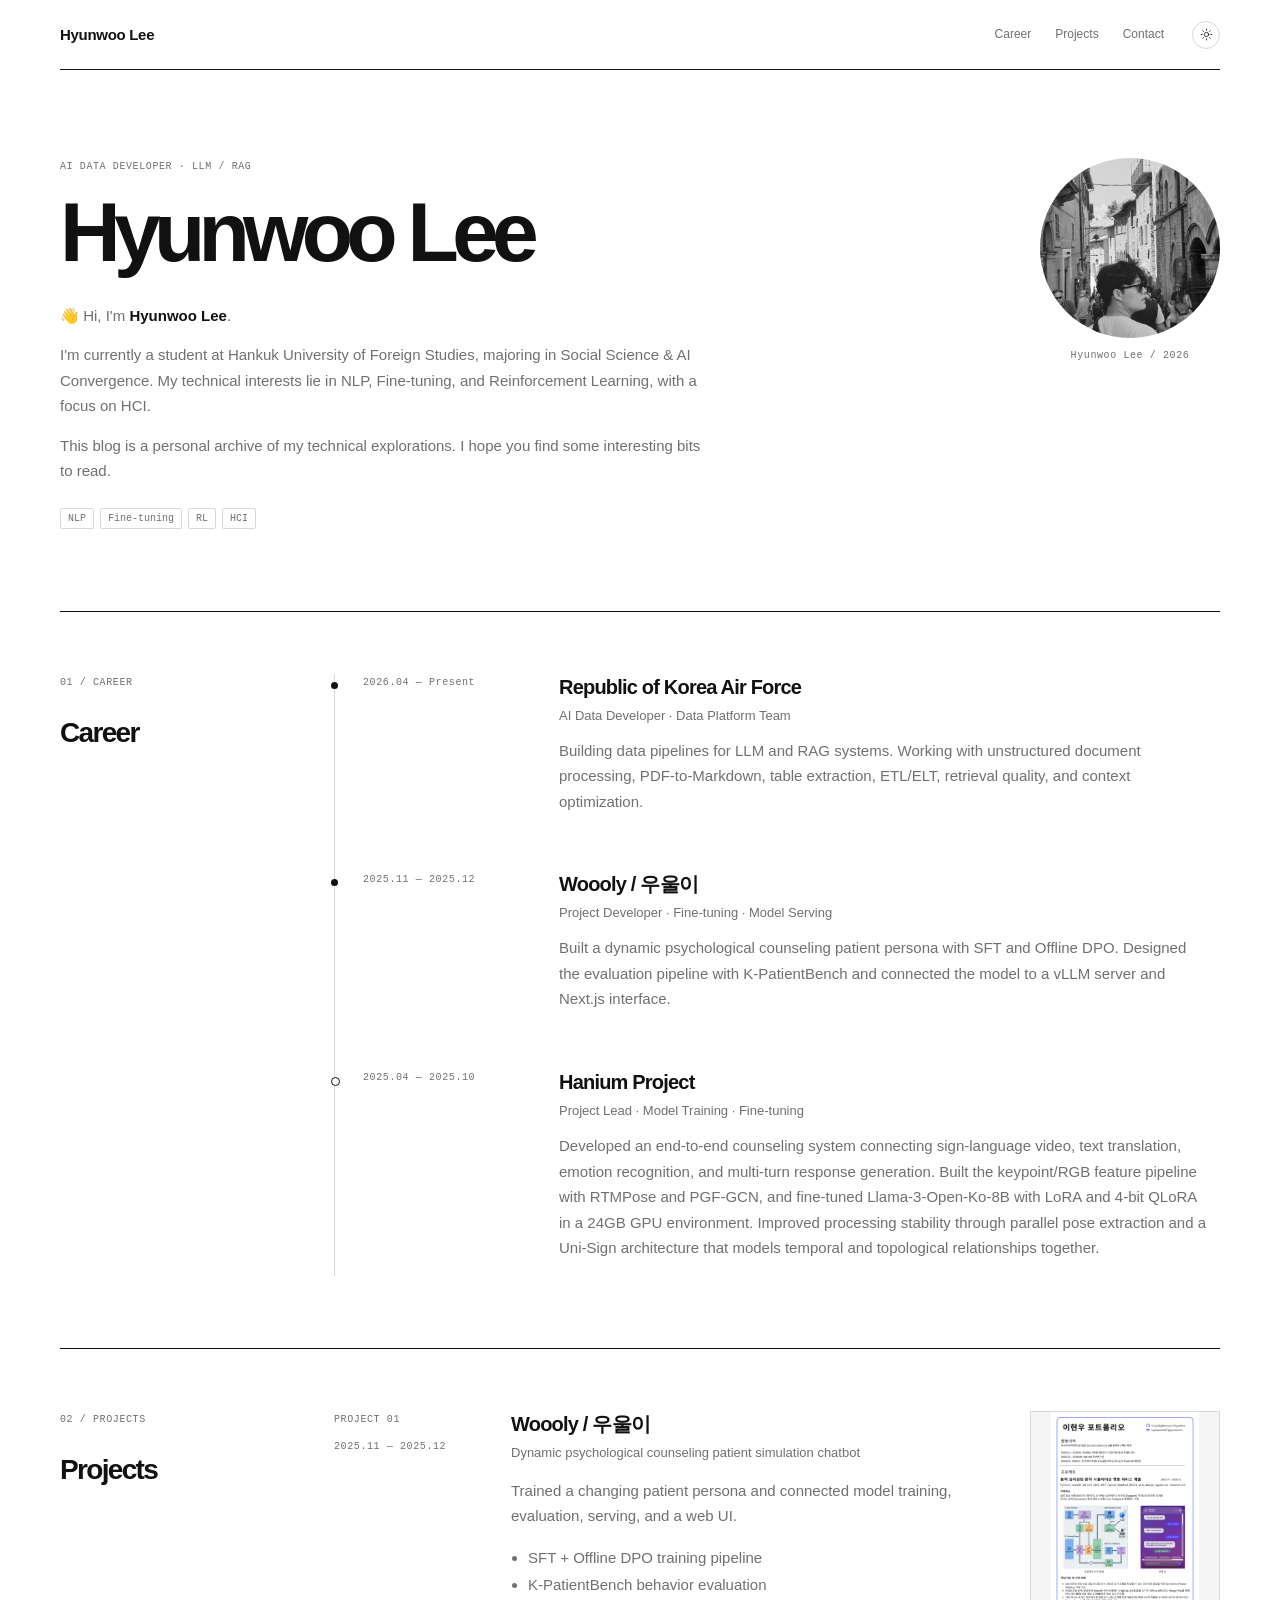
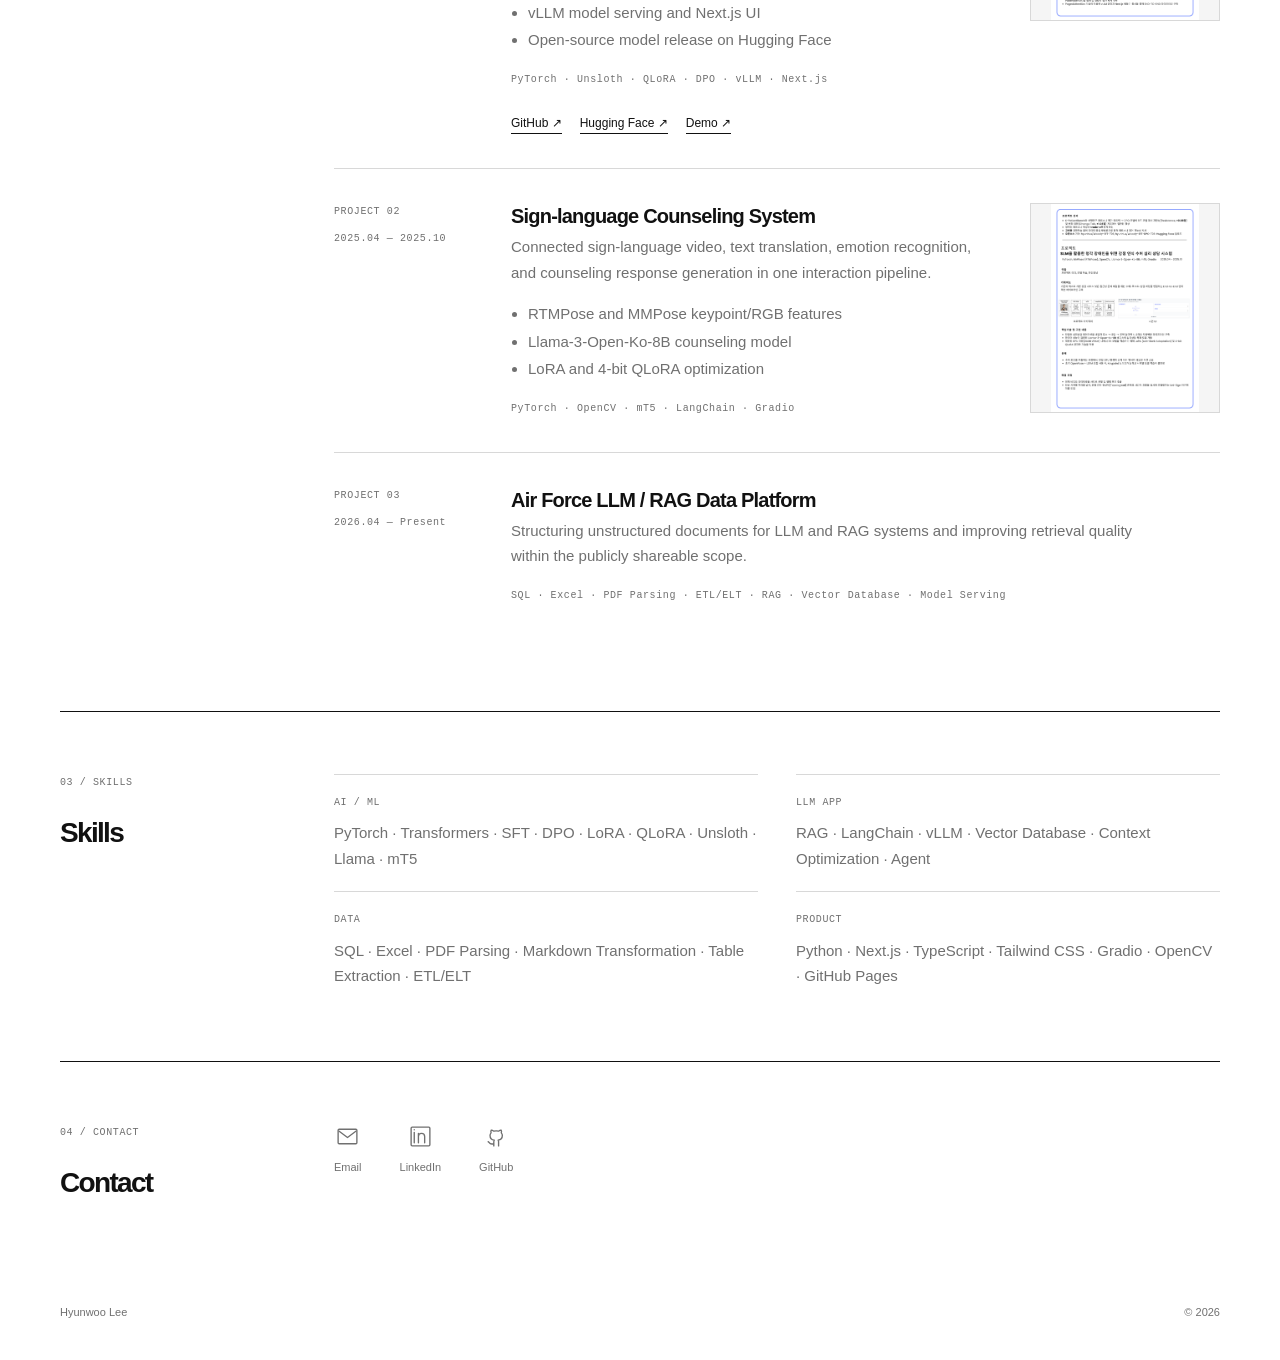
==== commit 7934d8c4: "Update career project descriptions" ====
--- a/index.html
+++ b/index.html
@@ -52,12 +52,12 @@
             <div><h3>Republic of Korea Air Force</h3><p class="role">AI Data Developer · Data Platform Team</p><p>Building data pipelines for LLM and RAG systems. Working with unstructured document processing, PDF-to-Markdown, table extraction, ETL/ELT, retrieval quality, and context optimization.</p></div>
           </article>
           <article class="timeline-item">
-            <p class="date">2025.02 — 2025.10</p>
-            <div><h3>Interactive Multimodal System Lab</h3><p class="role">Hankuk University of Foreign Studies · Undergraduate Researcher</p><p>Researching multimodal and medical AI. Built a sign-language and psychological counseling pipeline and trained models under limited GPU resources.</p></div>
+            <p class="date">2025.11 — 2025.12</p>
+            <div><h3>Woooly / 우울이</h3><p class="role">Project Developer · Fine-tuning · Model Serving</p><p>Built a dynamic psychological counseling patient persona with SFT and Offline DPO. Designed the evaluation pipeline with K-PatientBench and connected the model to a vLLM server and Next.js interface.</p></div>
           </article>
           <article class="timeline-item secondary">
             <p class="date">2025.04 — 2025.10</p>
-            <div><h3>Hanium Project</h3><p class="role">Project Lead · Model Training · Fine-tuning</p><p>Developed an emotional counseling system connecting sign language and text.</p></div>
+            <div><h3>Hanium Project</h3><p class="role">Project Lead · Model Training · Fine-tuning</p><p>Developed an end-to-end counseling system connecting sign-language video, text translation, emotion recognition, and multi-turn response generation. Built the keypoint/RGB feature pipeline with RTMPose and PGF-GCN, and fine-tuned Llama-3-Open-Ko-8B with LoRA and 4-bit QLoRA in a 24GB GPU environment. Improved processing stability through parallel pose extraction and a Uni-Sign architecture that models temporal and topological relationships together.</p></div>
           </article>
         </div>
       </section>
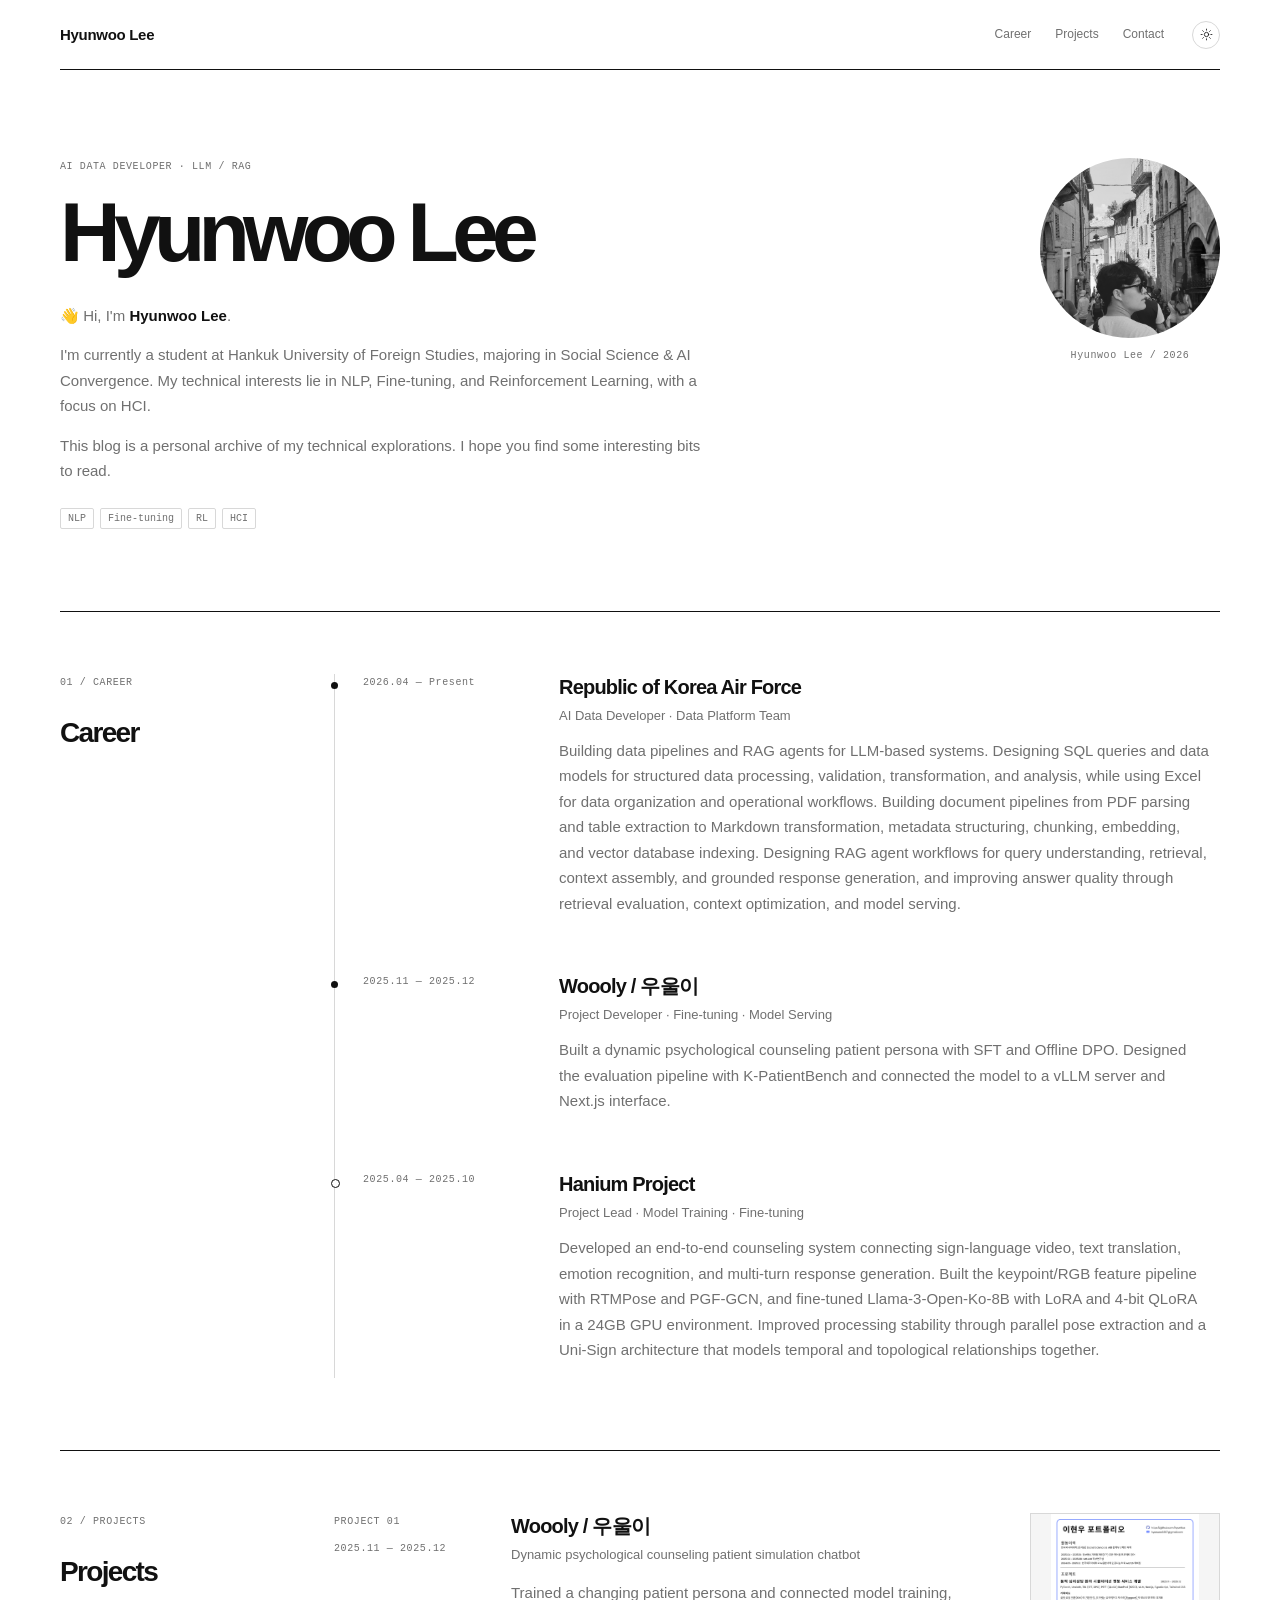
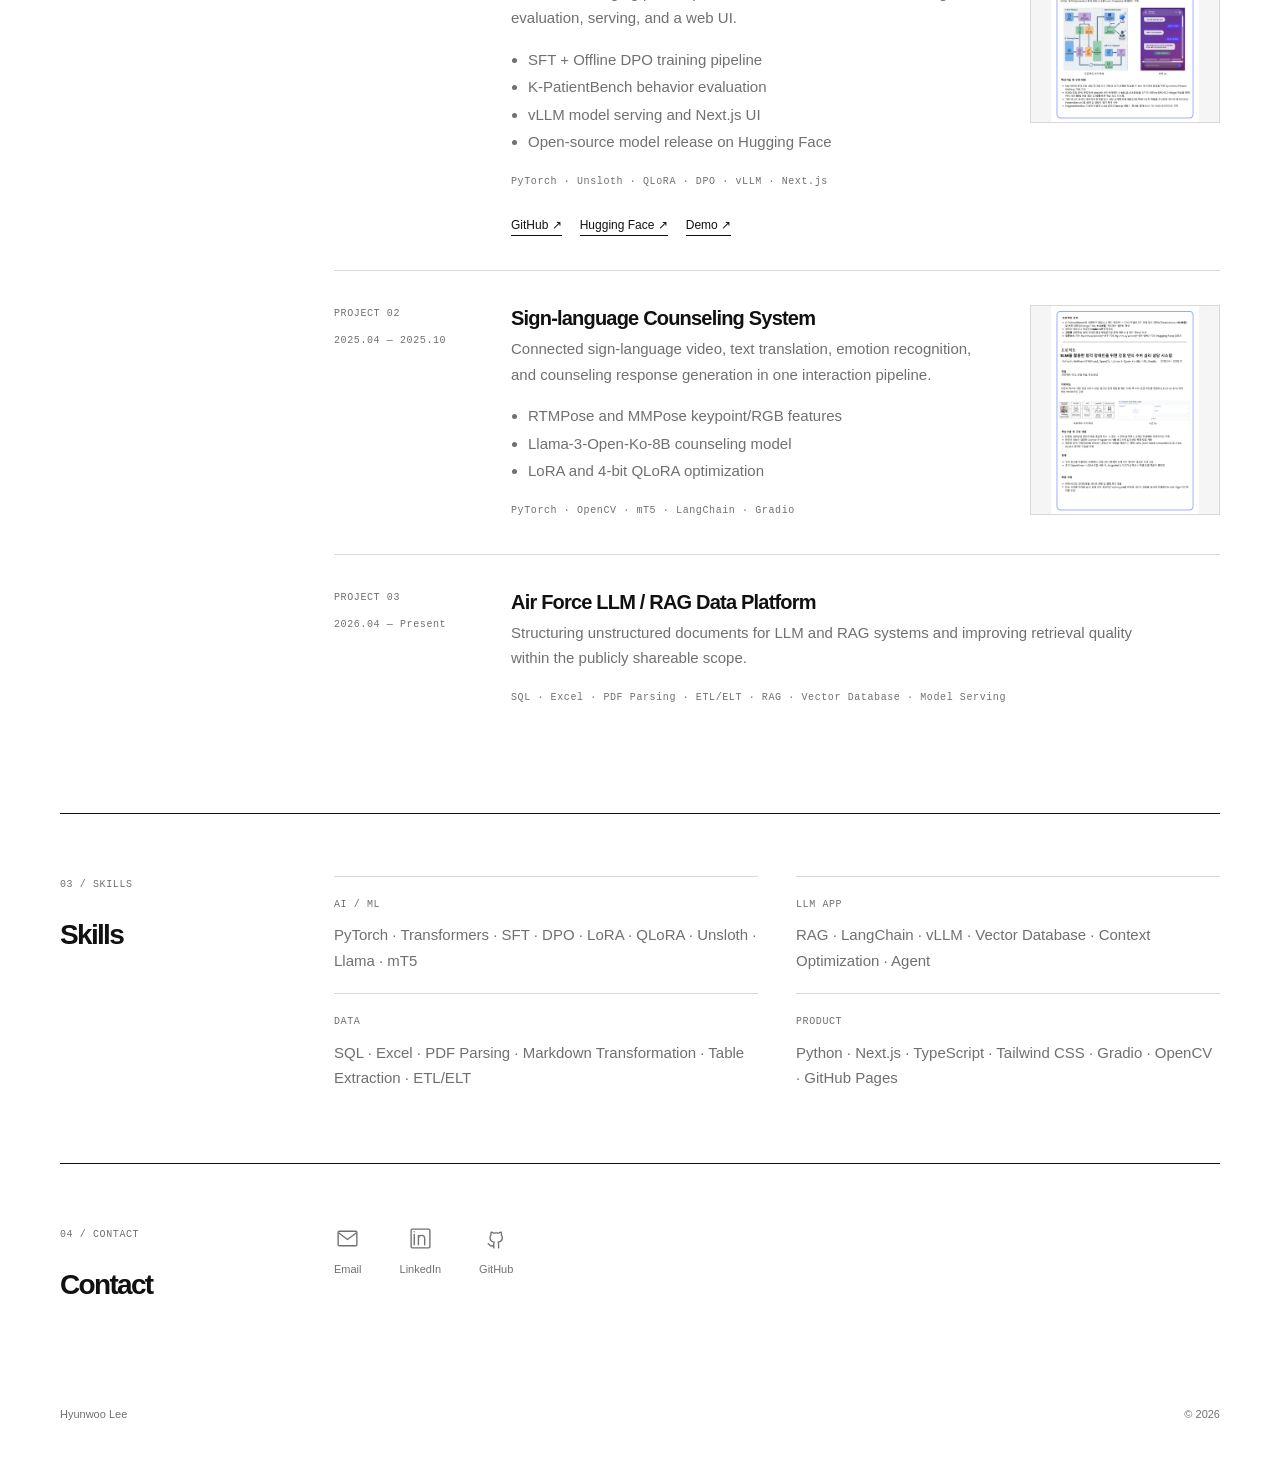
==== commit ad4a90e9: "Expand Air Force SQL and RAG agent experience" ====
--- a/index.html
+++ b/index.html
@@ -49,7 +49,7 @@
         <div class="timeline">
           <article class="timeline-item">
             <p class="date">2026.04 — Present</p>
-            <div><h3>Republic of Korea Air Force</h3><p class="role">AI Data Developer · Data Platform Team</p><p>Building data pipelines for LLM and RAG systems. Working with unstructured document processing, PDF-to-Markdown, table extraction, ETL/ELT, retrieval quality, and context optimization.</p></div>
+            <div><h3>Republic of Korea Air Force</h3><p class="role">AI Data Developer · Data Platform Team</p><p>Building data pipelines and RAG agents for LLM-based systems. Designing SQL queries and data models for structured data processing, validation, transformation, and analysis, while using Excel for data organization and operational workflows. Building document pipelines from PDF parsing and table extraction to Markdown transformation, metadata structuring, chunking, embedding, and vector database indexing. Designing RAG agent workflows for query understanding, retrieval, context assembly, and grounded response generation, and improving answer quality through retrieval evaluation, context optimization, and model serving.</p></div>
           </article>
           <article class="timeline-item">
             <p class="date">2025.11 — 2025.12</p>
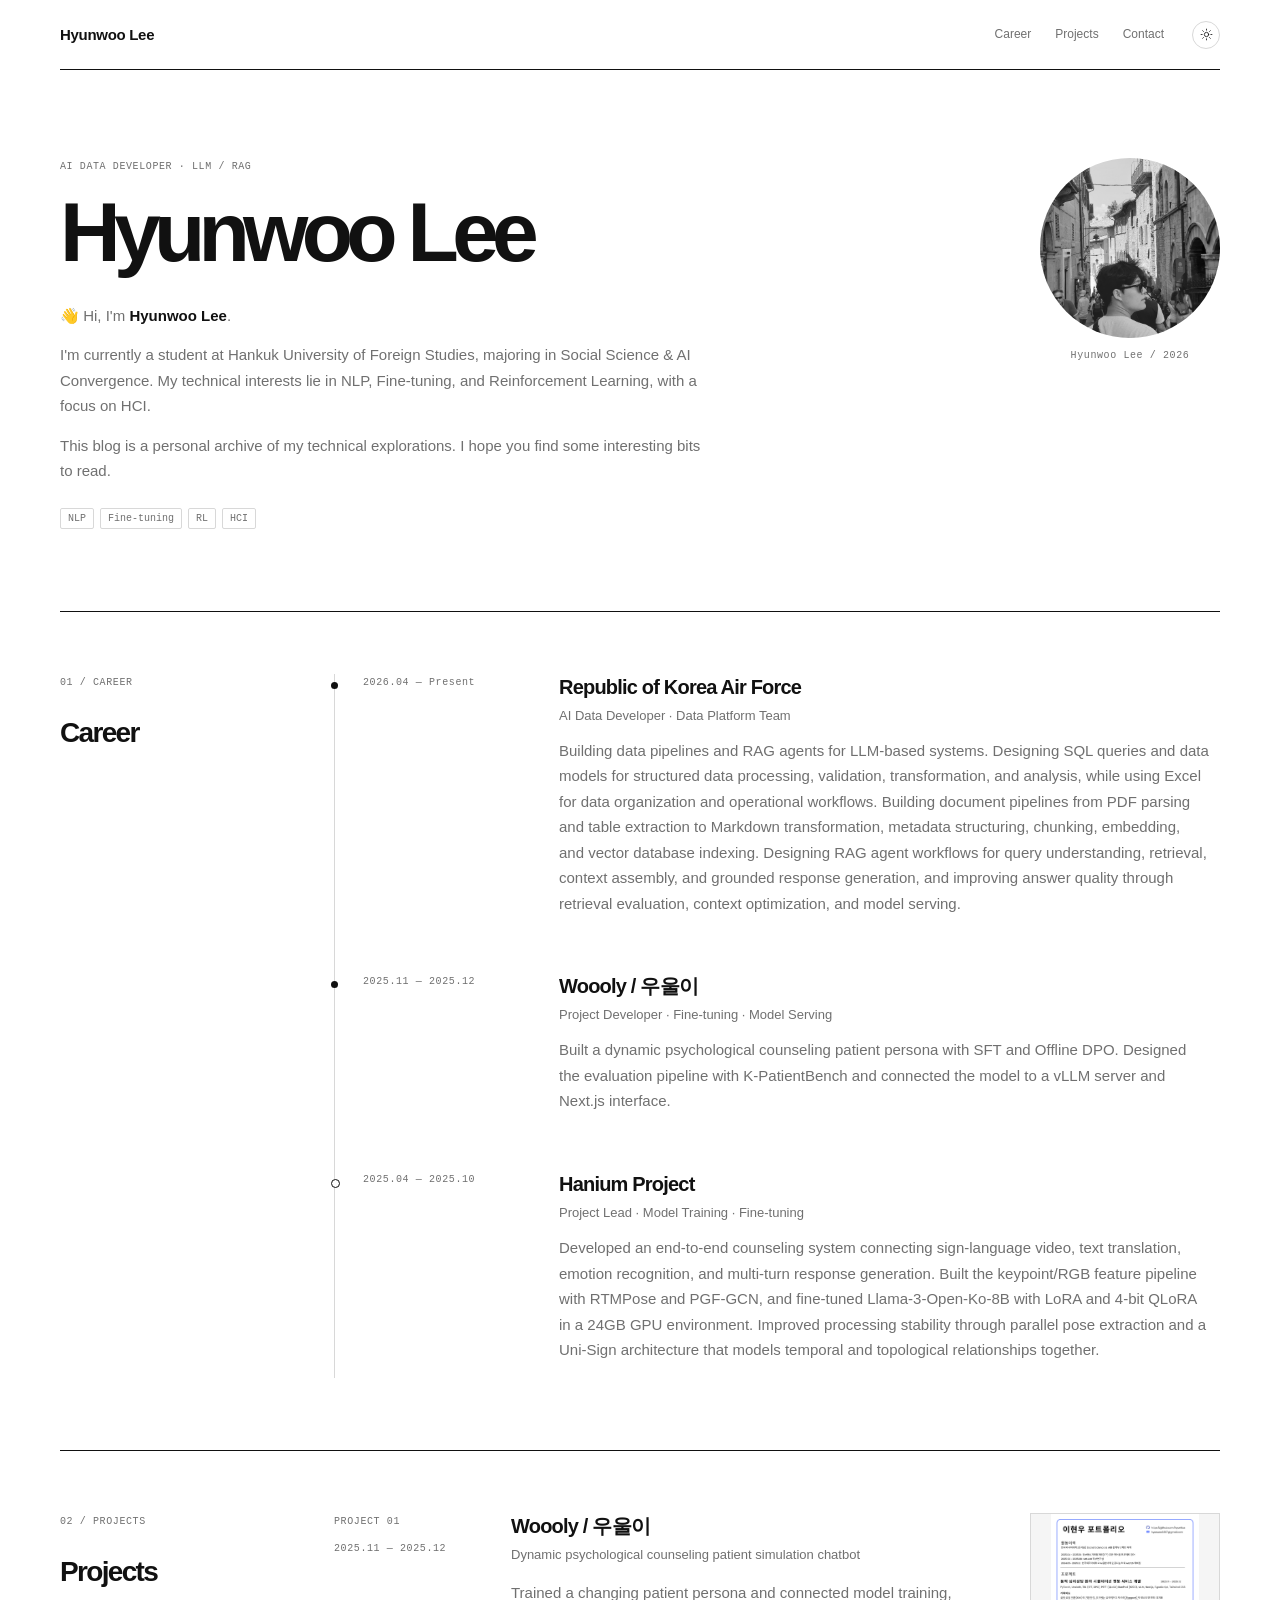
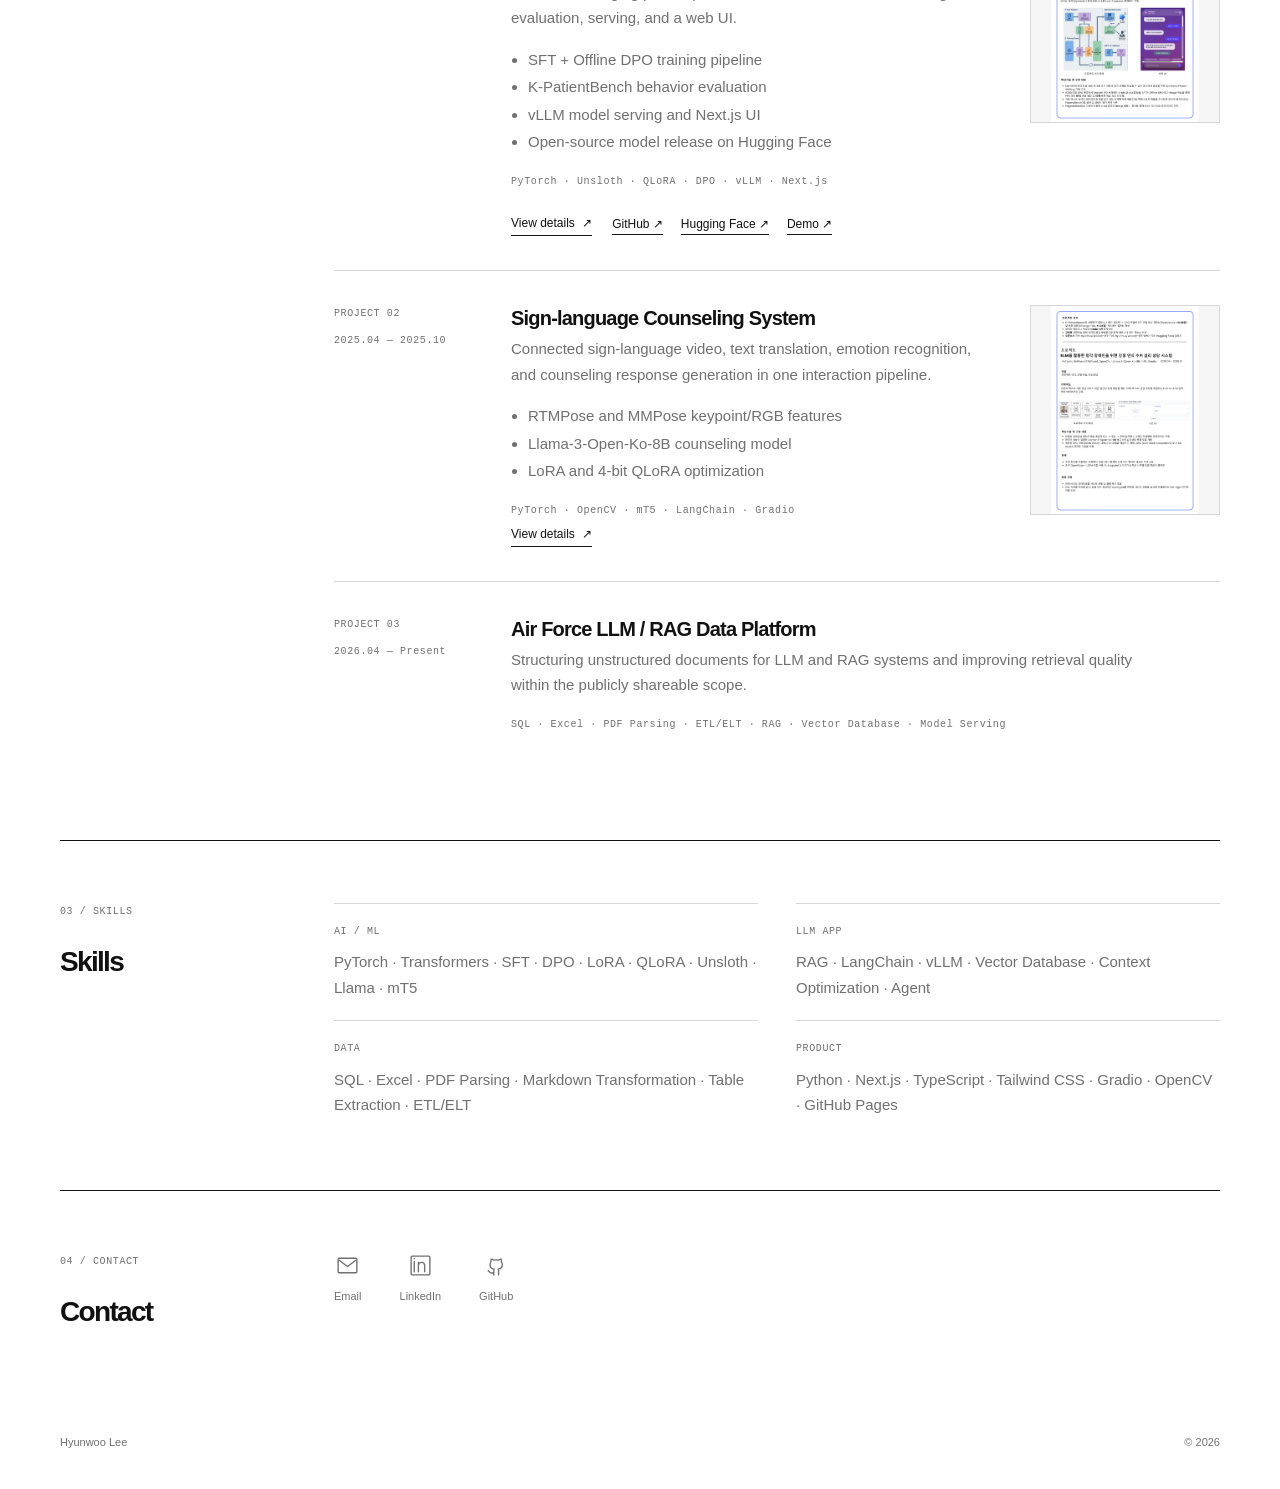
==== commit fe07c2cf: "Add intuitive project detail modals" ====
--- a/index.html
+++ b/index.html
@@ -67,12 +67,12 @@
         <div class="project-list">
           <article class="project project-featured">
             <div class="project-meta"><p class="project-index">PROJECT 01</p><p class="date">2025.11 — 2025.12</p></div>
-            <div class="project-body"><h3>Woooly / 우울이</h3><p class="project-title">Dynamic psychological counseling patient simulation chatbot</p><p>Trained a changing patient persona and connected model training, evaluation, serving, and a web UI.</p><ul class="compact-list"><li>SFT + Offline DPO training pipeline</li><li>K-PatientBench behavior evaluation</li><li>vLLM model serving and Next.js UI</li><li>Open-source model release on Hugging Face</li></ul><p class="tags">PyTorch · Unsloth · QLoRA · DPO · vLLM · Next.js</p><div class="link-row"><a class="text-link" href="https://github.com/hyunNus/Woooly" target="_blank" rel="noreferrer">GitHub ↗</a><a class="text-link" href="https://huggingface.co/hyunNus/Woooly-SFT-DPO-70B" target="_blank" rel="noreferrer">Hugging Face ↗</a><a class="text-link" href="https://youtu.be/SM93h0spbR4" target="_blank" rel="noreferrer">Demo ↗</a></div></div>
+            <div class="project-body"><h3>Woooly / 우울이</h3><p class="project-title">Dynamic psychological counseling patient simulation chatbot</p><p>Trained a changing patient persona and connected model training, evaluation, serving, and a web UI.</p><ul class="compact-list"><li>SFT + Offline DPO training pipeline</li><li>K-PatientBench behavior evaluation</li><li>vLLM model serving and Next.js UI</li><li>Open-source model release on Hugging Face</li></ul><p class="tags">PyTorch · Unsloth · QLoRA · DPO · vLLM · Next.js</p><div class="project-actions"><button class="detail-button" type="button" data-modal="woooly-modal">View details <span>↗</span></button><div class="link-row"><a class="text-link" href="https://github.com/hyunNus/Woooly" target="_blank" rel="noreferrer">GitHub ↗</a><a class="text-link" href="https://huggingface.co/hyunNus/Woooly-SFT-DPO-70B" target="_blank" rel="noreferrer">Hugging Face ↗</a><a class="text-link" href="https://youtu.be/SM93h0spbR4" target="_blank" rel="noreferrer">Demo ↗</a></div></div></div>
             <img class="project-image" src="./assets/woooly-overview.png" alt="Woooly project architecture and counseling UI" loading="lazy" />
           </article>
           <article class="project">
             <div class="project-meta"><p class="project-index">PROJECT 02</p><p class="date">2025.04 — 2025.10</p></div>
-            <div class="project-body"><h3>Sign-language Counseling System</h3><p>Connected sign-language video, text translation, emotion recognition, and counseling response generation in one interaction pipeline.</p><ul class="compact-list"><li>RTMPose and MMPose keypoint/RGB features</li><li>Llama-3-Open-Ko-8B counseling model</li><li>LoRA and 4-bit QLoRA optimization</li></ul><p class="tags">PyTorch · OpenCV · mT5 · LangChain · Gradio</p></div>
+            <div class="project-body"><h3>Sign-language Counseling System</h3><p>Connected sign-language video, text translation, emotion recognition, and counseling response generation in one interaction pipeline.</p><ul class="compact-list"><li>RTMPose and MMPose keypoint/RGB features</li><li>Llama-3-Open-Ko-8B counseling model</li><li>LoRA and 4-bit QLoRA optimization</li></ul><p class="tags">PyTorch · OpenCV · mT5 · LangChain · Gradio</p><button class="detail-button" type="button" data-modal="hanium-modal">View details <span>↗</span></button></div>
             <img class="project-image" src="./assets/sign-language-overview.png" alt="Sign-language counseling system architecture" loading="lazy" />
           </article>
           <article class="project project-simple">
@@ -81,6 +81,13 @@
           </article>
         </div>
       </section>
+
+      <dialog class="project-modal" id="woooly-modal" aria-labelledby="woooly-modal-title">
+        <div class="modal-inner"><button class="modal-close" type="button" data-close-modal aria-label="Close details">×</button><p class="eyebrow">PROJECT 01 / 2025.11 — 2025.12</p><h2 id="woooly-modal-title">Woooly / 우울이</h2><p class="modal-lede">Dynamic psychological counseling patient simulation chatbot</p><div class="modal-grid"><div><span>Problem</span><p>일반적인 챗봇은 상담 관계가 깊어지는 과정에서 환자의 방어적 반응과 변화하는 태도를 충분히 표현하기 어려웠습니다.</p></div><div><span>Approach</span><p>KMI 데이터셋을 바탕으로 상담 단계에 따른 Synthetic Phase-Shifting 데이터를 구성하고, SFT와 Offline DPO를 연결했습니다.</p></div><div><span>Implementation</span><p>Unsloth와 4-bit QLoRA로 학습 비용을 줄이고, K-PatientBench로 Resistance와 Change Talk를 평가했습니다. vLLM 서버와 Next.js UI를 연결해 실제 상담 흐름을 시연했습니다.</p></div><div><span>Outcome</span><p>SFT 대비 DPO 모델의 상담 행동을 정량 비교하고, Hugging Face에 모델을 공개했습니다.</p></div></div><div class="modal-links"><a class="text-link" href="https://github.com/hyunNus/Woooly" target="_blank" rel="noreferrer">GitHub ↗</a><a class="text-link" href="https://huggingface.co/hyunNus/Woooly-SFT-DPO-70B" target="_blank" rel="noreferrer">Hugging Face ↗</a><a class="text-link" href="https://youtu.be/SM93h0spbR4" target="_blank" rel="noreferrer">Demo ↗</a></div></div>
+      </dialog>
+      <dialog class="project-modal" id="hanium-modal" aria-labelledby="hanium-modal-title">
+        <div class="modal-inner"><button class="modal-close" type="button" data-close-modal aria-label="Close details">×</button><p class="eyebrow">PROJECT 02 / 2025.04 — 2025.10</p><h2 id="hanium-modal-title">Sign-language Counseling System</h2><p class="modal-lede">An end-to-end counseling system connecting sign language and text</p><div class="modal-grid"><div><span>Problem</span><p>수어 사용자가 상담 과정에서 겪는 의사소통 장벽을 줄이고, 수어 영상에서 상담에 필요한 의미와 감정을 추출해야 했습니다.</p></div><div><span>Role</span><p>프로젝트 리더로서 모델 학습과 파인튜닝을 담당하고, 영상 입력부터 상담 응답까지의 전체 파이프라인을 설계했습니다.</p></div><div><span>Implementation</span><p>RTMPose·MMPose로 키포인트와 RGB 특징을 추출하고, PGF-GCN과 Uni-Sign 구조로 시공간·위상 정보를 모델링했습니다. Llama-3-Open-Ko-8B는 LoRA와 4-bit QLoRA로 파인튜닝했습니다.</p></div><div><span>Optimization</span><p>24GB GPU 환경에서 병렬 포즈 추출과 파라미터 효율적 학습을 적용해 처리 안정성과 실험 가능성을 높였습니다.</p></div></div><div class="modal-links"><a class="text-link" href="#projects" data-close-modal>Back to projects ↗</a></div></div>
+      </dialog>
 
       <section class="section-rule content-section" aria-labelledby="skills-title">
         <div class="section-heading"><p class="eyebrow">03 / SKILLS</p><h2 id="skills-title">Skills</h2></div>
--- a/styles.css
+++ b/styles.css
@@ -73,6 +73,23 @@
 .project-simple { grid-template-columns: 145px minmax(0, 1fr); }
 .link-row { display: flex; flex-wrap: wrap; gap: 18px; margin-top: 24px; }
 .text-link { border-bottom: 1px solid currentColor; font-size: 12px; }
+.project-actions { display: flex; align-items: center; flex-wrap: wrap; gap: 20px; margin-top: 22px; }
+.project-actions .link-row { margin-top: 0; }
+.detail-button { padding: 0 0 2px; border: 0; border-bottom: 1px solid var(--ink); color: var(--ink); background: transparent; font: inherit; font-size: 12px; cursor: pointer; }
+.detail-button:hover { opacity: .55; }
+.detail-button span { margin-left: 4px; }
+.project-modal { width: min(720px, calc(100% - 32px)); max-height: min(760px, calc(100vh - 32px)); padding: 0; border: 1px solid var(--ink); color: var(--ink); background: var(--surface); }
+.project-modal::backdrop { background: rgba(0, 0, 0, .58); }
+.modal-inner { position: relative; padding: 42px 46px 46px; }
+.modal-close { position: absolute; top: 17px; right: 20px; width: 28px; height: 28px; padding: 0; border: 1px solid var(--line); border-radius: 50%; color: var(--ink); background: transparent; font-size: 20px; line-height: 1; cursor: pointer; }
+.modal-close:hover { background: var(--soft); }
+.project-modal h2 { margin: 0 0 9px; font-size: 32px; letter-spacing: -.06em; }
+.modal-lede { margin-bottom: 30px; color: var(--muted); font-size: 14px; }
+.modal-grid { display: grid; grid-template-columns: 1fr 1fr; gap: 25px 32px; border-top: 1px solid var(--line); padding-top: 25px; }
+.modal-grid div { border-bottom: 1px solid var(--line); padding-bottom: 18px; }
+.modal-grid span { display: block; margin-bottom: 8px; color: var(--muted); font-family: ui-monospace, SFMono-Regular, Menlo, monospace; font-size: 10px; letter-spacing: .08em; text-transform: uppercase; }
+.modal-grid p { margin: 0; color: var(--muted); font-size: 14px; line-height: 1.75; }
+.modal-links { display: flex; flex-wrap: wrap; gap: 20px; margin-top: 26px; }
 .skills-list { grid-column: 2; display: grid; grid-template-columns: 1fr 1fr; gap: 20px 38px; }
 .skills-list div { border-top: 1px solid var(--line); padding-top: 12px; }
 .skills-list span { color: var(--muted); }
@@ -95,6 +112,11 @@
   .date { white-space: normal; }
   .project, .project-simple { grid-template-columns: 1fr; gap: 17px; }
   .project-image { height: auto; max-height: 240px; }
+  .project-actions { align-items: flex-start; flex-direction: column; gap: 14px; }
+  .modal-inner { padding: 38px 22px 28px; }
+  .project-modal h2 { font-size: 26px; }
+  .modal-grid { grid-template-columns: 1fr; gap: 17px; }
+  .modal-grid p { font-size: 13px; }
   .skills-list { grid-template-columns: 1fr; gap: 17px; }
   .contact-icons { gap: 26px; }
 }
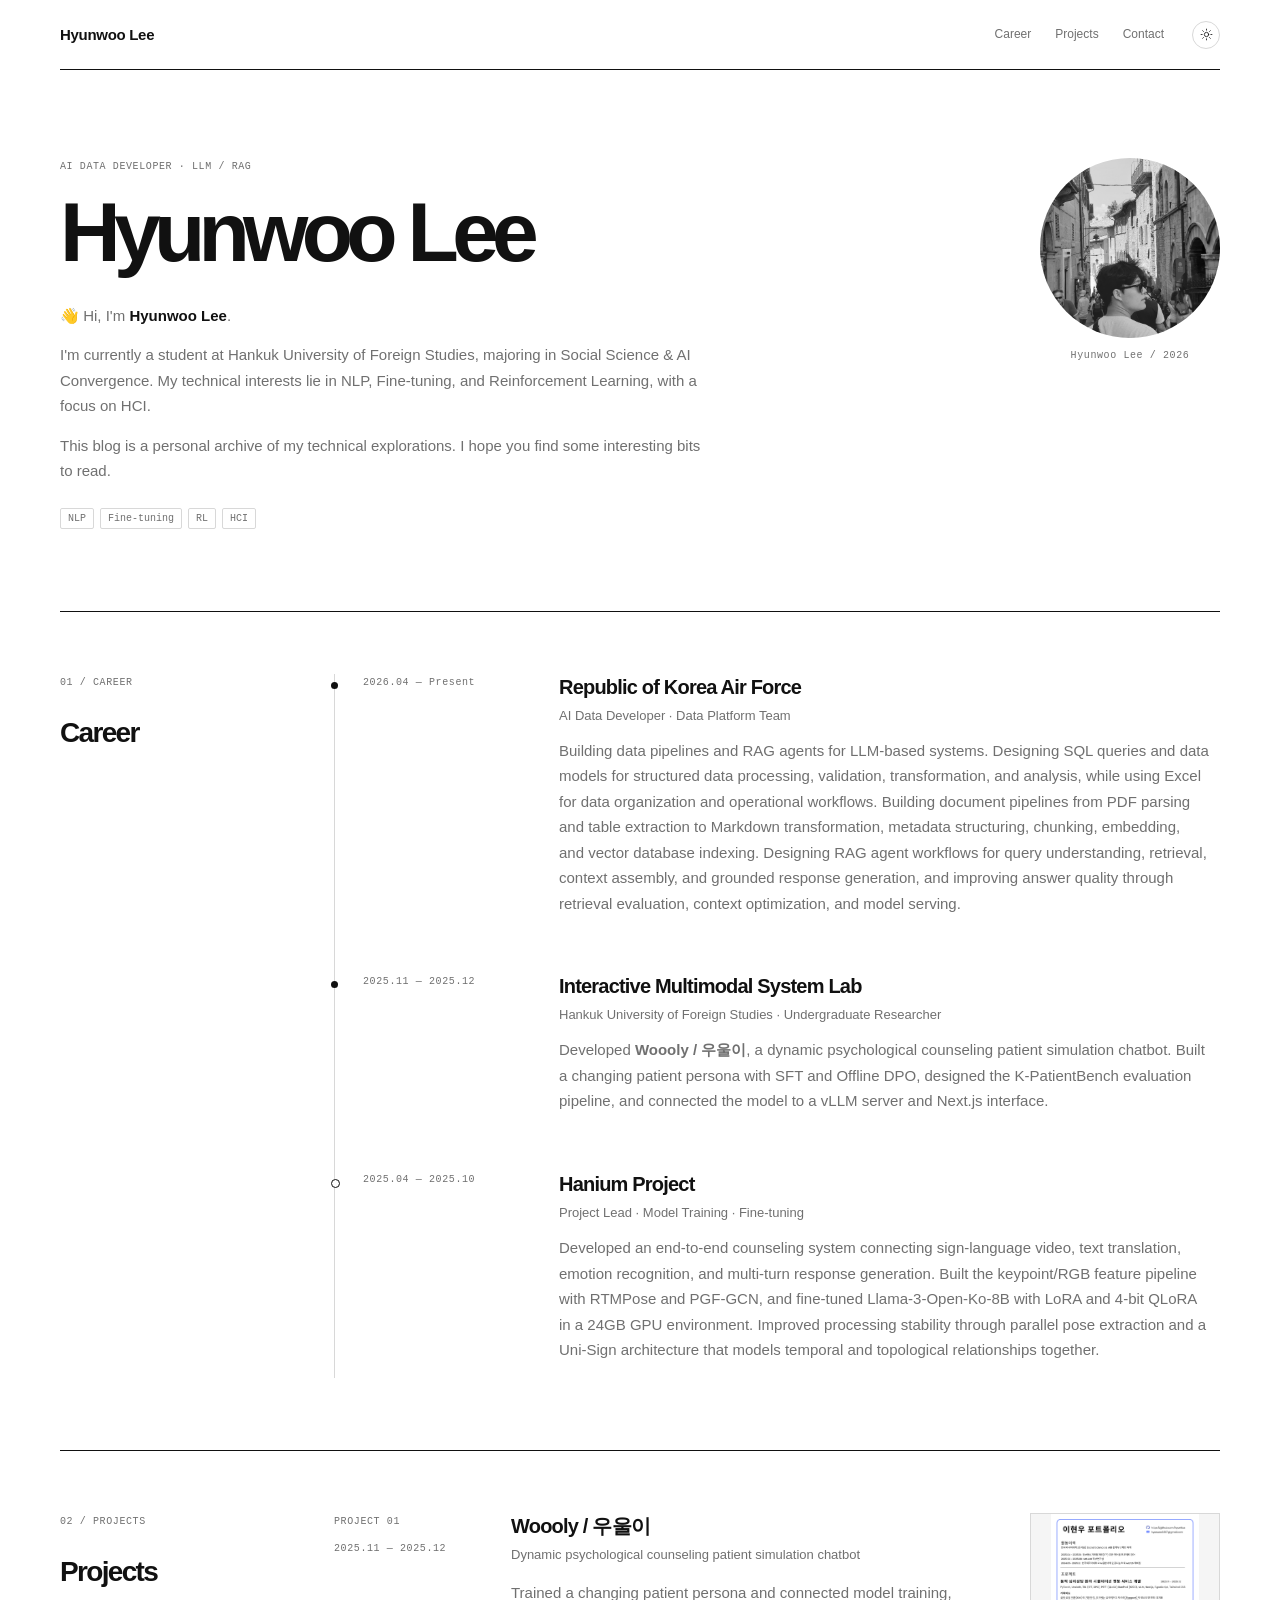
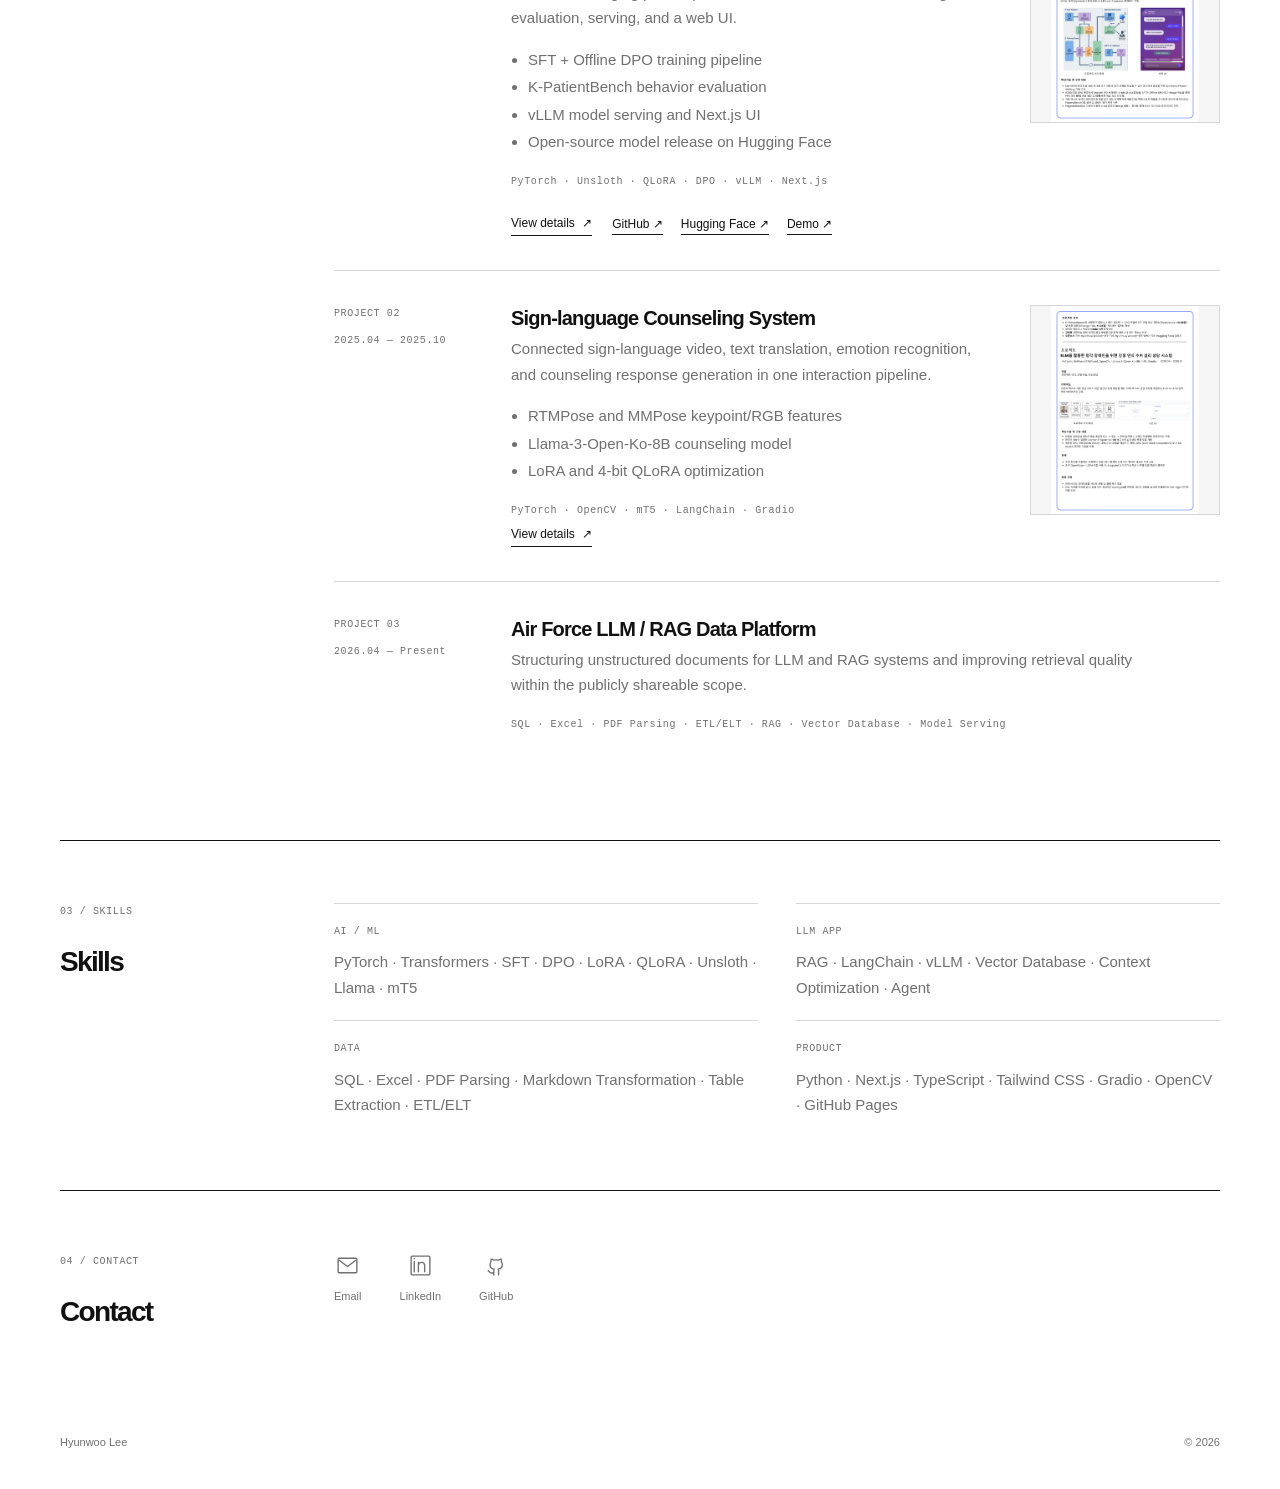
==== commit 4af518fa: "Restore IMS Lab career heading" ====
--- a/index.html
+++ b/index.html
@@ -53,7 +53,7 @@
           </article>
           <article class="timeline-item">
             <p class="date">2025.11 — 2025.12</p>
-            <div><h3>Woooly / 우울이</h3><p class="role">Project Developer · Fine-tuning · Model Serving</p><p>Built a dynamic psychological counseling patient persona with SFT and Offline DPO. Designed the evaluation pipeline with K-PatientBench and connected the model to a vLLM server and Next.js interface.</p></div>
+            <div><h3>Interactive Multimodal System Lab</h3><p class="role">Hankuk University of Foreign Studies · Undergraduate Researcher</p><p>Developed <strong>Woooly / 우울이</strong>, a dynamic psychological counseling patient simulation chatbot. Built a changing patient persona with SFT and Offline DPO, designed the K-PatientBench evaluation pipeline, and connected the model to a vLLM server and Next.js interface.</p></div>
           </article>
           <article class="timeline-item secondary">
             <p class="date">2025.04 — 2025.10</p>
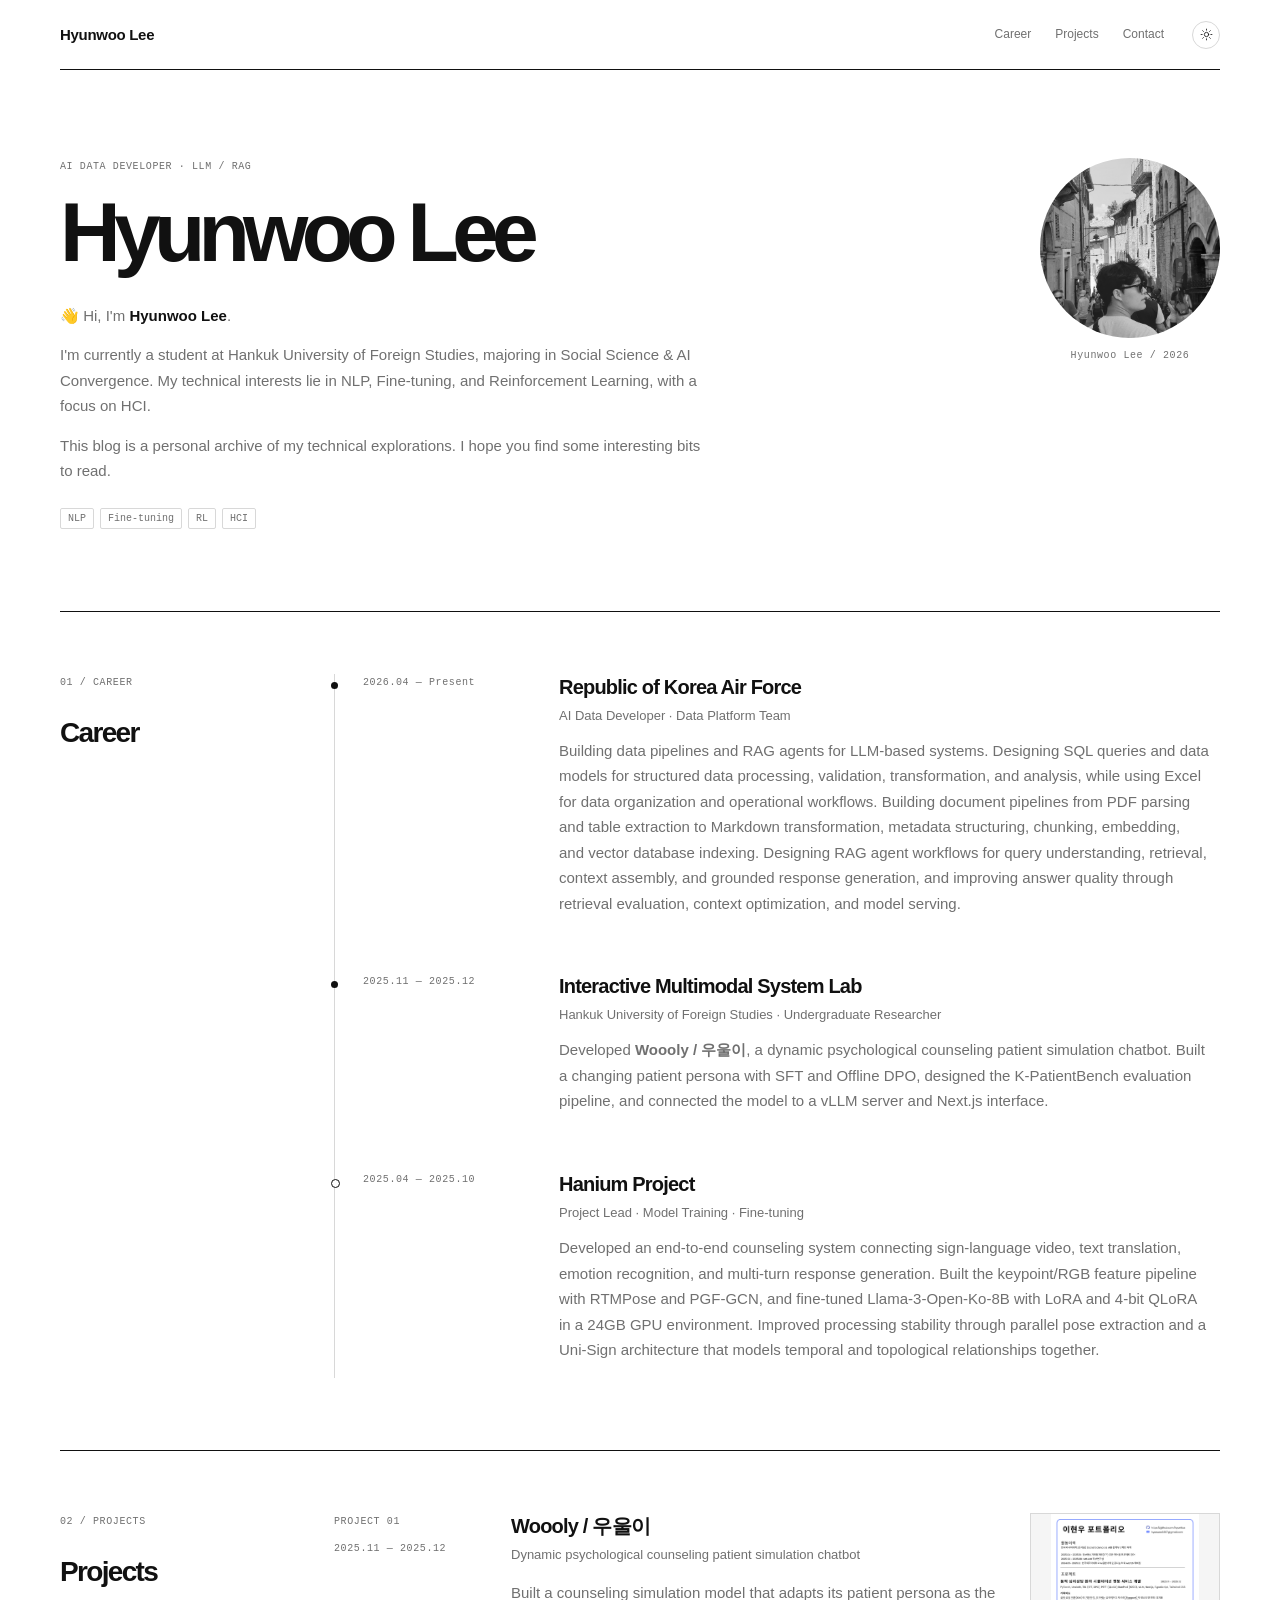
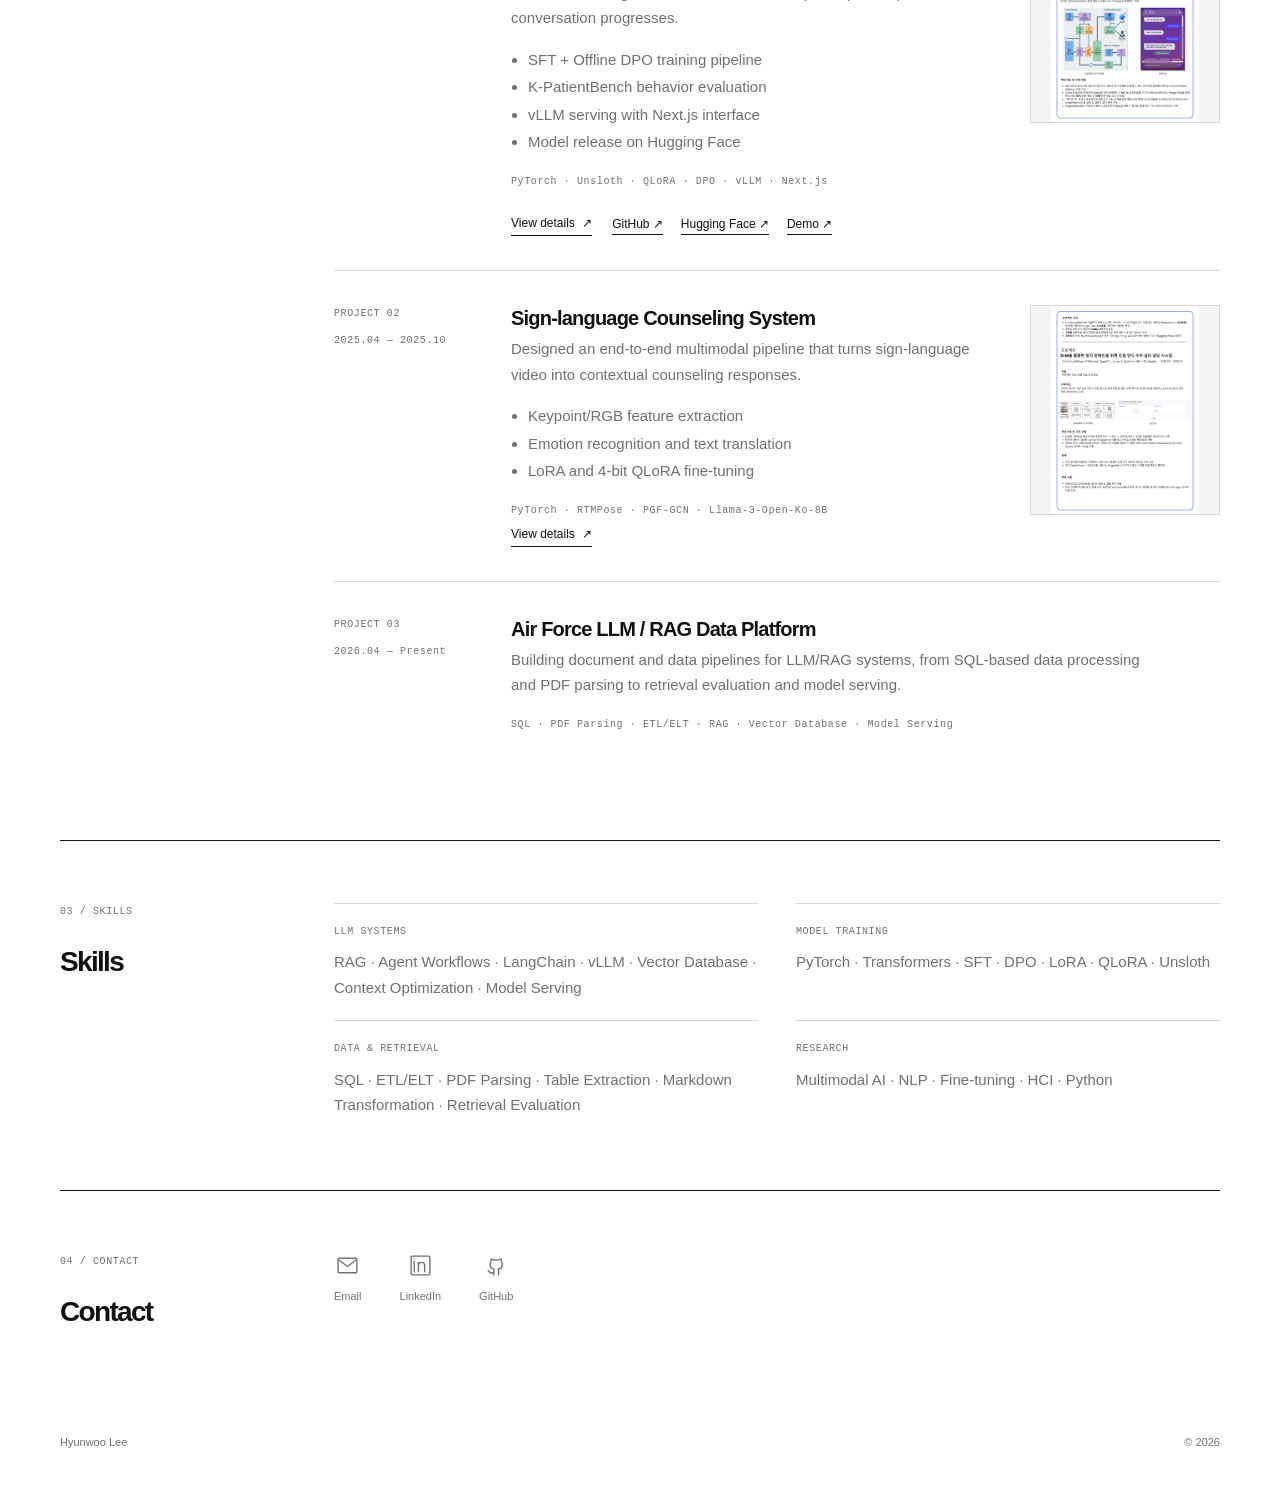
==== commit a98f9fe4: "Refine portfolio case studies and theme transitions" ====
--- a/index.html
+++ b/index.html
@@ -67,17 +67,17 @@
         <div class="project-list">
           <article class="project project-featured">
             <div class="project-meta"><p class="project-index">PROJECT 01</p><p class="date">2025.11 — 2025.12</p></div>
-            <div class="project-body"><h3>Woooly / 우울이</h3><p class="project-title">Dynamic psychological counseling patient simulation chatbot</p><p>Trained a changing patient persona and connected model training, evaluation, serving, and a web UI.</p><ul class="compact-list"><li>SFT + Offline DPO training pipeline</li><li>K-PatientBench behavior evaluation</li><li>vLLM model serving and Next.js UI</li><li>Open-source model release on Hugging Face</li></ul><p class="tags">PyTorch · Unsloth · QLoRA · DPO · vLLM · Next.js</p><div class="project-actions"><button class="detail-button" type="button" data-modal="woooly-modal">View details <span>↗</span></button><div class="link-row"><a class="text-link" href="https://github.com/hyunNus/Woooly" target="_blank" rel="noreferrer">GitHub ↗</a><a class="text-link" href="https://huggingface.co/hyunNus/Woooly-SFT-DPO-70B" target="_blank" rel="noreferrer">Hugging Face ↗</a><a class="text-link" href="https://youtu.be/SM93h0spbR4" target="_blank" rel="noreferrer">Demo ↗</a></div></div></div>
+            <div class="project-body"><h3>Woooly / 우울이</h3><p class="project-title">Dynamic psychological counseling patient simulation chatbot</p><p>Built a counseling simulation model that adapts its patient persona as the conversation progresses.</p><ul class="compact-list"><li>SFT + Offline DPO training pipeline</li><li>K-PatientBench behavior evaluation</li><li>vLLM serving with Next.js interface</li><li>Model release on Hugging Face</li></ul><p class="tags">PyTorch · Unsloth · QLoRA · DPO · vLLM · Next.js</p><div class="project-actions"><button class="detail-button" type="button" data-modal="woooly-modal">View details <span>↗</span></button><div class="link-row"><a class="text-link" href="https://github.com/hyunNus/Woooly" target="_blank" rel="noreferrer">GitHub ↗</a><a class="text-link" href="https://huggingface.co/hyunNus/Woooly-SFT-DPO-70B" target="_blank" rel="noreferrer">Hugging Face ↗</a><a class="text-link" href="https://youtu.be/SM93h0spbR4" target="_blank" rel="noreferrer">Demo ↗</a></div></div></div>
             <img class="project-image" src="./assets/woooly-overview.png" alt="Woooly project architecture and counseling UI" loading="lazy" />
           </article>
           <article class="project">
             <div class="project-meta"><p class="project-index">PROJECT 02</p><p class="date">2025.04 — 2025.10</p></div>
-            <div class="project-body"><h3>Sign-language Counseling System</h3><p>Connected sign-language video, text translation, emotion recognition, and counseling response generation in one interaction pipeline.</p><ul class="compact-list"><li>RTMPose and MMPose keypoint/RGB features</li><li>Llama-3-Open-Ko-8B counseling model</li><li>LoRA and 4-bit QLoRA optimization</li></ul><p class="tags">PyTorch · OpenCV · mT5 · LangChain · Gradio</p><button class="detail-button" type="button" data-modal="hanium-modal">View details <span>↗</span></button></div>
+            <div class="project-body"><h3>Sign-language Counseling System</h3><p>Designed an end-to-end multimodal pipeline that turns sign-language video into contextual counseling responses.</p><ul class="compact-list"><li>Keypoint/RGB feature extraction</li><li>Emotion recognition and text translation</li><li>LoRA and 4-bit QLoRA fine-tuning</li></ul><p class="tags">PyTorch · RTMPose · PGF-GCN · Llama-3-Open-Ko-8B</p><button class="detail-button" type="button" data-modal="hanium-modal">View details <span>↗</span></button></div>
             <img class="project-image" src="./assets/sign-language-overview.png" alt="Sign-language counseling system architecture" loading="lazy" />
           </article>
           <article class="project project-simple">
             <div class="project-meta"><p class="project-index">PROJECT 03</p><p class="date">2026.04 — Present</p></div>
-            <div class="project-body"><h3>Air Force LLM / RAG Data Platform</h3><p>Structuring unstructured documents for LLM and RAG systems and improving retrieval quality within the publicly shareable scope.</p><p class="tags">SQL · Excel · PDF Parsing · ETL/ELT · RAG · Vector Database · Model Serving</p></div>
+            <div class="project-body"><h3>Air Force LLM / RAG Data Platform</h3><p>Building document and data pipelines for LLM/RAG systems, from SQL-based data processing and PDF parsing to retrieval evaluation and model serving.</p><p class="tags">SQL · PDF Parsing · ETL/ELT · RAG · Vector Database · Model Serving</p></div>
           </article>
         </div>
       </section>
@@ -91,7 +91,7 @@
 
       <section class="section-rule content-section" aria-labelledby="skills-title">
         <div class="section-heading"><p class="eyebrow">03 / SKILLS</p><h2 id="skills-title">Skills</h2></div>
-        <div class="skills-list"><div><span>AI / ML</span><p>PyTorch · Transformers · SFT · DPO · LoRA · QLoRA · Unsloth · Llama · mT5</p></div><div><span>LLM APP</span><p>RAG · LangChain · vLLM · Vector Database · Context Optimization · Agent</p></div><div><span>DATA</span><p>SQL · Excel · PDF Parsing · Markdown Transformation · Table Extraction · ETL/ELT</p></div><div><span>PRODUCT</span><p>Python · Next.js · TypeScript · Tailwind CSS · Gradio · OpenCV · GitHub Pages</p></div></div>
+        <div class="skills-list"><div><span>LLM SYSTEMS</span><p>RAG · Agent Workflows · LangChain · vLLM · Vector Database · Context Optimization · Model Serving</p></div><div><span>MODEL TRAINING</span><p>PyTorch · Transformers · SFT · DPO · LoRA · QLoRA · Unsloth</p></div><div><span>DATA &amp; RETRIEVAL</span><p>SQL · ETL/ELT · PDF Parsing · Table Extraction · Markdown Transformation · Retrieval Evaluation</p></div><div><span>RESEARCH</span><p>Multimodal AI · NLP · Fine-tuning · HCI · Python</p></div></div>
       </section>
 
       <section class="section-rule content-section contact-section" id="contact" aria-labelledby="contact-title">
--- a/styles.css
+++ b/styles.css
@@ -19,7 +19,8 @@
 }
 * { box-sizing: border-box; }
 html { scroll-behavior: smooth; }
-body { margin: 0; background: var(--surface); color: var(--ink); font-family: Arial, Helvetica, sans-serif; font-size: 15px; line-height: 1.7; -webkit-font-smoothing: antialiased; transition: background .2s ease, color .2s ease; }
+body, a, button, .site-header, .section-rule, .topic-list span, .project, .project-image, .skills-list div, .contact-icon, .project-modal, .modal-grid div { transition: background-color .42s ease, color .36s ease, border-color .36s ease, box-shadow .42s ease, opacity .25s ease; }
+body { margin: 0; background: var(--surface); color: var(--ink); font-family: Arial, Helvetica, sans-serif; font-size: 15px; line-height: 1.7; -webkit-font-smoothing: antialiased; }
 a { color: inherit; text-decoration: none; }
 a:hover { opacity: .55; }
 .site-header, main, .site-footer { width: min(calc(100% - 48px), var(--max)); margin-inline: auto; }
@@ -28,8 +29,10 @@
 nav { display: flex; align-items: center; gap: 24px; font-size: 12px; }
 nav a { color: var(--muted); }
 .theme-toggle { display: grid; place-items: center; width: 28px; height: 28px; margin-left: 4px; padding: 0; border: 1px solid var(--line); border-radius: 50%; color: var(--ink); background: transparent; cursor: pointer; }
-.theme-toggle:hover { background: var(--soft); }
+.theme-toggle { overflow: hidden; transition: background-color .35s ease, color .35s ease, border-color .35s ease, transform .35s cubic-bezier(.2,.8,.2,1); }
+.theme-toggle:hover { background: var(--soft); transform: rotate(12deg); }
 .theme-icon { width: 13px; height: 13px; fill: none; stroke: currentColor; stroke-width: 1.5; stroke-linecap: round; stroke-linejoin: round; }
+.theme-icon { transition: transform .42s cubic-bezier(.2,.8,.2,1), opacity .25s ease; }
 .moon-icon { display: none; }
 [data-theme="dark"] .sun-icon { display: none; }
 [data-theme="dark"] .moon-icon { display: block; }
@@ -78,18 +81,23 @@
 .detail-button { padding: 0 0 2px; border: 0; border-bottom: 1px solid var(--ink); color: var(--ink); background: transparent; font: inherit; font-size: 12px; cursor: pointer; }
 .detail-button:hover { opacity: .55; }
 .detail-button span { margin-left: 4px; }
-.project-modal { width: min(720px, calc(100% - 32px)); max-height: min(760px, calc(100vh - 32px)); padding: 0; border: 1px solid var(--ink); color: var(--ink); background: var(--surface); }
-.project-modal::backdrop { background: rgba(0, 0, 0, .58); }
-.modal-inner { position: relative; padding: 42px 46px 46px; }
+.project-modal { width: min(760px, calc(100% - 32px)); max-height: min(780px, calc(100vh - 32px)); padding: 0; border: 1px solid var(--line); border-radius: 3px; color: var(--ink); background: var(--surface); box-shadow: 0 24px 80px rgba(0, 0, 0, .24); }
+.project-modal[open] { animation: modal-in .34s cubic-bezier(.2,.8,.2,1) both; }
+.project-modal::backdrop { background: rgba(0, 0, 0, .58); animation: backdrop-in .34s ease both; }
+.modal-inner { position: relative; padding: 47px 50px 42px; }
+.modal-inner::before { content: ''; position: absolute; top: 0; left: 50px; right: 50px; height: 3px; background: var(--ink); }
 .modal-close { position: absolute; top: 17px; right: 20px; width: 28px; height: 28px; padding: 0; border: 1px solid var(--line); border-radius: 50%; color: var(--ink); background: transparent; font-size: 20px; line-height: 1; cursor: pointer; }
 .modal-close:hover { background: var(--soft); }
 .project-modal h2 { margin: 0 0 9px; font-size: 32px; letter-spacing: -.06em; }
-.modal-lede { margin-bottom: 30px; color: var(--muted); font-size: 14px; }
+.modal-lede { max-width: 550px; margin-bottom: 32px; color: var(--muted); font-size: 14px; }
 .modal-grid { display: grid; grid-template-columns: 1fr 1fr; gap: 25px 32px; border-top: 1px solid var(--line); padding-top: 25px; }
-.modal-grid div { border-bottom: 1px solid var(--line); padding-bottom: 18px; }
-.modal-grid span { display: block; margin-bottom: 8px; color: var(--muted); font-family: ui-monospace, SFMono-Regular, Menlo, monospace; font-size: 10px; letter-spacing: .08em; text-transform: uppercase; }
+.modal-grid div { min-height: 142px; padding: 17px 18px 18px; border: 1px solid var(--line); background: var(--soft); }
+.modal-grid span { display: block; margin-bottom: 10px; color: var(--ink); font-family: ui-monospace, SFMono-Regular, Menlo, monospace; font-size: 10px; letter-spacing: .08em; text-transform: uppercase; }
 .modal-grid p { margin: 0; color: var(--muted); font-size: 14px; line-height: 1.75; }
-.modal-links { display: flex; flex-wrap: wrap; gap: 20px; margin-top: 26px; }
+.modal-links { display: flex; flex-wrap: wrap; gap: 20px; margin-top: 30px; padding-top: 20px; border-top: 1px solid var(--line); }
+@keyframes modal-in { from { opacity: 0; transform: translateY(14px) scale(.985); } to { opacity: 1; transform: translateY(0) scale(1); } }
+@keyframes backdrop-in { from { opacity: 0; } to { opacity: 1; } }
+::view-transition-old(root), ::view-transition-new(root) { animation-duration: .42s; animation-timing-function: cubic-bezier(.2,.8,.2,1); }
 .skills-list { grid-column: 2; display: grid; grid-template-columns: 1fr 1fr; gap: 20px 38px; }
 .skills-list div { border-top: 1px solid var(--line); padding-top: 12px; }
 .skills-list span { color: var(--muted); }
@@ -113,11 +121,15 @@
   .project, .project-simple { grid-template-columns: 1fr; gap: 17px; }
   .project-image { height: auto; max-height: 240px; }
   .project-actions { align-items: flex-start; flex-direction: column; gap: 14px; }
-  .modal-inner { padding: 38px 22px 28px; }
+  .modal-inner { padding: 42px 22px 28px; }
+  .modal-inner::before { left: 22px; right: 22px; }
   .project-modal h2 { font-size: 26px; }
   .modal-grid { grid-template-columns: 1fr; gap: 17px; }
   .modal-grid p { font-size: 13px; }
   .skills-list { grid-template-columns: 1fr; gap: 17px; }
   .contact-icons { gap: 26px; }
 }
-@media (prefers-reduced-motion: reduce) { html { scroll-behavior: auto; } }
+@media (prefers-reduced-motion: reduce) {
+  html { scroll-behavior: auto; }
+  *, *::before, *::after { animation-duration: .01ms !important; transition-duration: .01ms !important; }
+}
